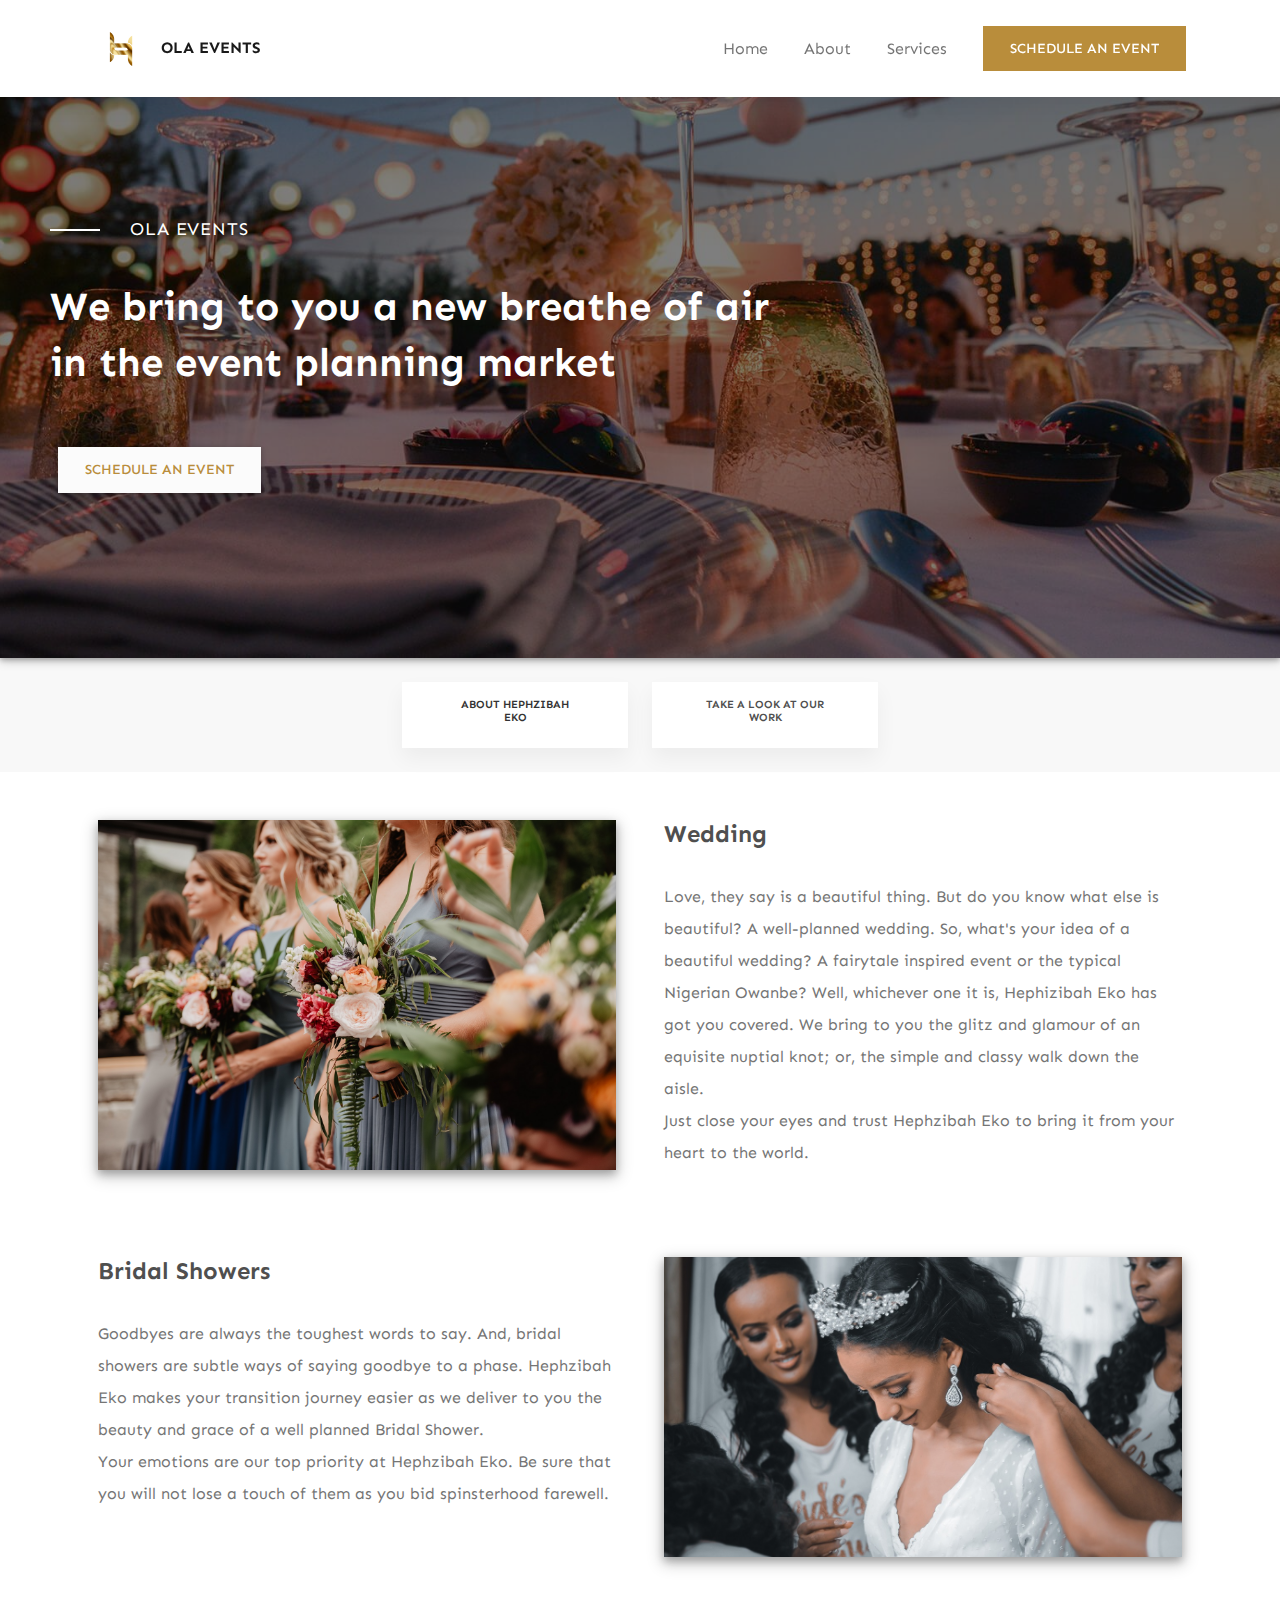
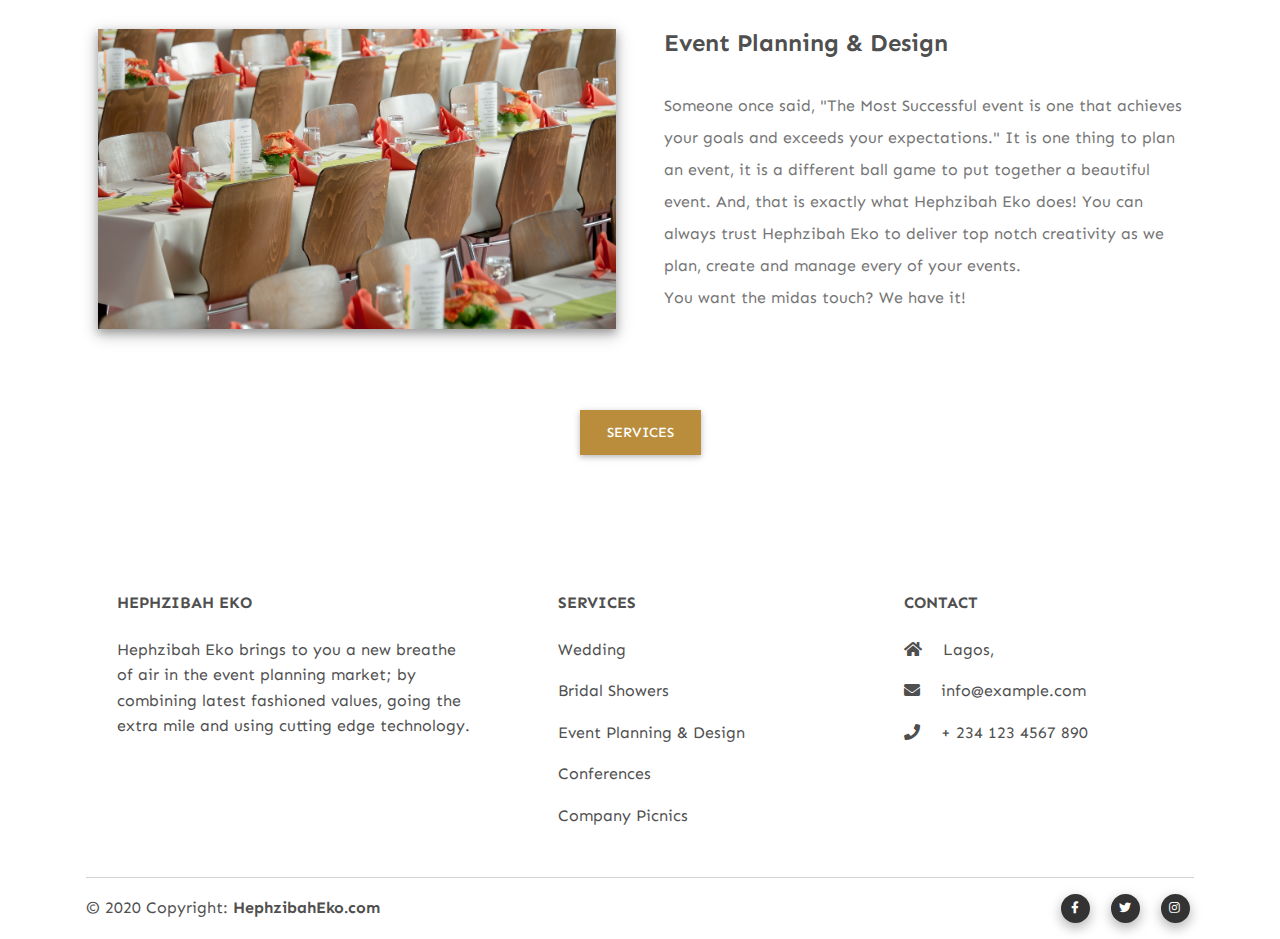
==== index.html @ 466a7137 "Update index.html" ====
<!DOCTYPE html>
<html lang="en">
<head>
    <meta charset="UTF-8" />
    <meta name="viewport" content="width=device-width, initial-scale=1, shrink-to-fit=no" />
    <meta http-equiv="x-ua-compatible" content="ie=edge" />
    <title>Home | Babalola Eko</title>
    <!-- MDB icon -->
    <link rel="icon" href="images/hlogo.png" type="image/x-icon" />
    <!-- Font Awesome -->
    <link rel="stylesheet" href="https://use.fontawesome.com/releases/v5.11.2/css/all.css" />
    <!-- Google Fonts Roboto -->
    <link rel="stylesheet" href="https://fonts.googleapis.com/css2?family=Roboto:wght@300;400;500;700&display=swap">
    <!-- MDB -->
    <link rel="stylesheet" href="css/mdb.min.css">
    <!-- Custom styles -->
    <link rel="stylesheet" type="text/css" href="css/style.css"/>
    
</head>
<body>

	<header>

  		<!-- Navbar -->
  		<nav class="navbar navbar-expand-lg navbar-light bg-white fixed-top">
    		<div class="container">
      			<!-- Navbar brand -->
      			<a class="navbar-brand" href="index.html">
      				<img src="images/hlogo.png" width="70">
        			<strong><img src="" class="" width="">Ola Events</strong>
        			<!-- <strong>Hephzibah Events</strong> -->
      			</a>
      			
      			<button class="navbar-toggler" type="button" data-toggle="collapse" data-target="#navbarExample01" aria-controls="navbarExample01" aria-expanded="false" aria-label="Toggle navigation">
        			<span class="navbar-toggler-icon"></span>
      			</button>
      			
      			<div class="collapse navbar-collapse" id="navbarExample01">
		            <ul class="navbar-nav ml-auto mb-2 mb-lg-0">
		              	<li class="nav-item active">
		                	<a class="nav-link" aria-current="page" href="index.html">Home</a>
		              	</li>
		              	
		              	<li class="nav-item">
		                	<a class="nav-link" href="about.html">About</a>
		              	</li>
		              	
		              	<li class="nav-item">
		                	<a class="nav-link" href="services.html">Services</a>
		              	</li>

		              	<!-- <li class="nav-item">
		                	<a class="nav-link" href="">Our Process</a>
		              	</li> -->
		            </ul>

		            <ul class="navbar-nav nav-flex-icons">

		              	<li class="nav-item">
		              		<a class="btn btn-dark btn-lg sch m-2" href="book.html" role="button"rel="nofollow" style="box-shadow: none; background-color: rgb(185,141,59);">Schedule an event</a>
		              	</li>

		            </ul>
      			
      			</div>
    		</div>
  		</nav>

  		
  		<!-- Background image -->
  		<div id="intro" class="p-5 bg-image shadow-1-strong" style="background-image: url('images/event.jpg');">
	        <div class="mask" style="background-color: rgba(0, 0, 0, 0.5);">

	        	<div class="row d-flex justify-content-start align-items-center h-100">

	        		<div class="col-md-7 text-white welcome-section">
	        			<span class="space">Ola Events</span>
                          
	        			<h1 class="font-weight-bold mb-5 welcome-text" style="line-height: 1.4;">We bring to you a new breathe of air in the event planning market</h1>

	              		<a class="btn btn-light btn-lg sch m-2" href="book.html" role="button"rel="nofollow" style="color: rgb(185,141,59);">Schedule an event</a>
	        		</div>
	        	</div>

	        </div>
  		</div>

	</header>

	<main>
  		
  		<div style="background-color: #f8f8f8; min-height: 100px;">
  			<div class="row" style="max-width: 500px; margin: auto;">
  				<div class="col-md-6 my-4">
  					<div class="card" style="border-radius: 0px;">
						<div class="card-body text-center">
							<a href="about.html" style="color: #333333;">
								<h6 class="card-title text-uppercase" style="font-size: 11px; font-weight: 600; font-family: 'Sen',sans-serif;">About Hephzibah <br> Eko</h6>
							</a>
						</div>
					</div>
  				</div>

  				<div class="col-md-6 my-4">
  					<div class="card" style="border-radius: 0px;">
						<div class="card-body text-center">
							<h6 class="card-title text-uppercase" style="font-size: 11px; font-weight: 600; font-family: 'Sen',sans-serif;">Take a look at our <br> work</h6>
						</div>
					</div>
  				</div>

  			</div>
  		</div>


  		<div class="container">
	        <section class="d-none d-md-block">
	          	<div class="row mt-5">
	            	<div class="col-md-6 gx-5 mb-4">
	              		<div class="bg-image hover-overlay shadow-2-strong" style="background-image: url('images/wedding.jpg'); background-size: cover; background-repeat: no-repeat; height: 350px;">
	                		<!-- <img src="images/wedding.jpg" class="img-fluid" height="100" /> -->
	                		
	                  		<div class="mask" style="background-color: rgba(251, 251, 251, 0.15);"></div>
	                		
	              		</div>
	            	</div>

		            <div class="col-md-6 gx-5 mb-4">
		              	<h4><strong>Wedding</strong></h4>
		              	<p class="text-muted pt-4" style="line-height: 2">
		                	Love, they say is a beautiful thing. But do you know what else is beautiful? A well-planned wedding.
							So, what's your idea of a beautiful wedding? A fairytale inspired event or the typical Nigerian Owanbe?
							Well, whichever one it is, Hephizibah Eko has got you covered.
							We bring to you the glitz and glamour of an equisite nuptial knot; or, the simple and classy walk down the aisle. <br>
							Just close your eyes and trust Hephzibah Eko to bring it from your heart to the world.
		              	</p>
		            </div>
	          	</div>


	          	<div class="row mt-5">
	          		<div class="col-md-6 gx-5 mb-4">
		              	<h4><strong>Bridal Showers</strong></h4>
		              	<p class="text-muted pt-4" style="line-height: 2">
		                	Goodbyes are always the toughest words to say. And, bridal showers are subtle ways of saying goodbye to a phase.
							Hephzibah Eko makes your transition journey easier as we deliver to you the beauty and grace of a well planned Bridal Shower. <br>
							Your  emotions are our top priority at Hephzibah Eko. Be sure that you will not lose a touch of them as you bid spinsterhood farewell.
		              	</p>
		            </div>

	            	<div class="col-md-6 gx-5 mb-4">
	              		<div class="bg-image hover-overlay shadow-2-strong" style="background-image: url('images/gift.jpg'); background-size: cover; background-repeat: no-repeat; height: 300px;">
	                		<!-- <img src="images/wedding.jpg" class="img-fluid" height="100" /> -->
	                		
	                  		<div class="mask" style="background-color: rgba(251, 251, 251, 0.15);"></div>
	                		
	              		</div>
	            	</div>
	          	</div>


	          	<div class="row mt-5">
	            	<div class="col-md-6 gx-5 mb-4">
	              		<div class="bg-image hover-overlay shadow-2-strong" style="background-image: url('images/event-planning.jpg'); background-size: cover; background-repeat: no-repeat; height: 300px;">
	                		<!-- <img src="images/wedding.jpg" class="img-fluid" height="100" /> -->
	                		
	                  		<div class="mask" style="background-color: rgba(251, 251, 251, 0.15);"></div>
	                	
	              		</div>
	            	</div>

		            <div class="col-md-6 gx-5 mb-4">
		              	<h4><strong>Event Planning & Design</strong></h4>
		              	<p class="text-muted pt-4" style="line-height: 2">
		                	Someone once said, "The Most Successful event is one that achieves your goals and exceeds your expectations." 
							It is one thing to plan an event, it is a different ball game to put together a beautiful event. And, that is exactly what Hephzibah Eko does!
							You can always trust Hephzibah Eko to deliver top notch creativity as we plan, create and manage every of your events. <br>
							You want the midas touch? We have it!
		              	</p>
		            </div>
	          	</div>

	          	<div class="text-center mt-5">
	          		<a class="btn btn-light btn-lg sch m-2" href="services.html" role="button"rel="nofollow" style="background-color: rgb(185,141,59); color: #ffffff;">Services</a>
	          	</div>

	        </section>


	        <section class="d-block d-lg-none">
	          	<div class="row mt-5">
	            	<div class="col-md-6 gx-5 mb-4">
	              		<div class="bg-image hover-overlay shadow-2-strong" style="background-image: url('images/wedding.jpg'); background-size: cover; background-repeat: no-repeat; height: 300px;">
	                		<!-- <img src="images/wedding.jpg" class="img-fluid" height="100" /> -->
	                		
	                  		<div class="mask" style="background-color: rgba(251, 251, 251, 0.15);"></div>
	                		
	              		</div>
	            	</div>

		            <div class="col-md-6 gx-5 mb-4">
		              	<h4><strong>Weddings</strong></h4>
		              	<p class="text-muted pt-4" style="line-height: 2">
		                	Love, they say is a beautiful thing. But do you know what else is beautiful? A well-planned wedding.
							So, what's your idea of a beautiful wedding? A fairytale inspired event or the typical Nigerian Owanbe?
							Well, whichever one it is, Hephizibah Eko has got you covered.
							We bring to you the glitz and glamour of an equisite nuptial knot; or, the simple and classy walk down the aisle. <br>
							Just close your eyes and trust Hephzibah Eko to bring it from your heart to the world.
		              	</p>
		            </div>
	          	</div>


	          	<div class="row mt-5">
	            	<div class="col-md-6 gx-5 mb-4">
	              		<div class="bg-image hover-overlay shadow-2-strong" style="background-image: url('images/gift.jpg'); background-size: cover; background-repeat: no-repeat; height: 300px;">
	                		<!-- <img src="images/wedding.jpg" class="img-fluid" height="100" /> -->
	                		
	                  		<div class="mask" style="background-color: rgba(251, 251, 251, 0.15);"></div>
	                	
	              		</div>
	            	</div>

		            <div class="col-md-6 gx-5 mb-4">
		              	<h4><strong>Bridal Showers</strong></h4>
		              	<p class="text-muted pt-4" style="line-height: 2">
		                	Goodbyes are always the toughest words to say. And, bridal showers are subtle ways of saying goodbye to a phase.
							Hephzibah Eko makes your transition journey easier as we deliver to you the beauty and grace of a well planned Bridal Shower. <br>
							Your  emotions are our top priority at Hephzibah Eko. Be sure that you will not lose a touch of them as you bid spinsterhood farewell.
		              	</p>
		            </div>
	          	</div>


	          	<div class="row mt-5">
	            	<div class="col-md-6 gx-5 mb-4">
	              		<div class="bg-image hover-overlay shadow-2-strong" style="background-image: url('images/event-planning.jpg'); background-size: cover; background-repeat: no-repeat; height: 300px;">
	                		<!-- <img src="images/wedding.jpg" class="img-fluid" height="100" /> -->
	                		
	                  		<div class="mask" style="background-color: rgba(251, 251, 251, 0.15);"></div>
	                	
	              		</div>
	            	</div>

		            <div class="col-md-6 gx-5 mb-4">
		              	<h4><strong>Event Planning & Design</strong></h4>
		              	<p class="text-muted pt-4" style="line-height: 2">
		                	Someone once said, "The Most Successful event is one that achieves your goals and exceeds your expectations." 
							It is one thing to plan an event, it is a different ball game to put together a beautiful event. And, that is exactly what Hephzibah Eko does!
							You can always trust Hephzibah Eko to deliver top notch creativity as we plan, create and manage every of your events. <br>
							You want the midas touch? We have it!
		              	</p>
		            </div>
	          	</div>

	          	<div class="text-center mt-5">
	          		<a class="btn btn-light btn-lg sch m-2" href="services.html" role="button"rel="nofollow" style="background-color: rgb(185,141,59); color: #ffffff;">Services</a>
	          	</div>

	        </section>

    	</div>

  	</main>

  	
  	<div class="back-to-top">
		<a onclick="topFunction()" id="myBtn" title="Go to top">
			<i class="fas fa-long-arrow-alt-up"></i>
		</a>
	</div>

	<footer class="page-footer font-small mdb-color pt-5">

  		<div class="container text-md-left">

		    <div class="row text-md-left mt-3 pb-3">

		      	<div class="col-md-4 col-lg-4 col-xl-4 mx-auto mt-3">
		        	<h6 class="text-uppercase mb-4 font-weight-bold">Hephzibah Eko</h6>
		        	<p>Hephzibah Eko brings to you a new breathe of air in the event planning market; by combining latest fashioned values, going the extra mile and using cutting edge technology.</p>

		      	</div>

		      	<!-- <hr class="w-100 clearfix d-md-none"> -->

		      	<div class="col-md-4 col-lg-3 col-xl-3 mx-auto mt-3">
			        <h6 class="text-uppercase mb-4 font-weight-bold">Services</h6>
			        
			        <p><a href="#!" style="color: #4f4f4f;">Wedding</a></p>

			        <p><a href="#!" style="color: #4f4f4f;">Bridal Showers</a></p>

			        <p><a href="#!" style="color: #4f4f4f;">Event Planning & Design</a></p>

			        <p><a href="#!" style="color: #4f4f4f;">Conferences</a></p>

			        <p><a href="#!" style="color: #4f4f4f;">Company Picnics</a></p>
			        
		      	</div>

		      	<!-- <hr class="w-100 clearfix d-md-none"> -->

		      	<div class="col-md-4 col-lg-3 col-xl-3 mx-auto mt-3">
			        <h6 class="text-uppercase mb-4 font-weight-bold">Contact</h6>
			        
			        <p><i class="fas fa-home mr-3"></i> Lagos, <i class="nigeria flag"></i></p>
			        
			        <p><i class="fas fa-envelope mr-3"></i> info@example.com</p>
			        
			        <p><i class="fas fa-phone mr-3"></i> + 234 123 4567 890</p>
		      	
		      	</div>

		    </div>

    		<hr>

		    <div class="row d-flex align-items-center">

		      	<div class="col-md-7 col-lg-8">

		        	<p class="text-center text-md-left">© 2020 Copyright:
		          		<a href="https://mdbootstrap.com/">
		            		<strong style="color: #4f4f4f;"> HephzibahEko.com</strong>
		          		</a>
		        	</p>

		      	</div>

		      	<div class="col-md-5 col-lg-4 ml-lg-0">

			        <div class="text-center text-md-right">
			          	<ul class="list-unstyled list-inline">
			            	<li class="list-inline-item">
			              		<button class="btn-floating btn-sm  mx-1" onclick="window.location.href='https://facebook.com';">
			                		<i class="fab fa-facebook-f"></i>
			              		</button>
			            	</li>
			            	
			            	<li class="list-inline-item">
			              		<button class="btn-floating btn-sm mx-1" onclick="window.location.href='https://twitter.com';">
			                		<i class="fab fa-twitter"></i>
			              		</button>
			            	</li>
			            	
			            	<li class="list-inline-item">
			              		<button class="btn-floating btn-sm mx-1" onclick="window.location.href='https://instagram.com';" target="_blank">
			                		<i class="fab fa-instagram"></i>
			              		</button>
			            	</li>
			          	</ul>
			        </div>

		      	</div>

		    </div>

		 </div>

	</footer>

    
    <script type="text/javascript" src="js/jquery-3.4.1.min.js"></script>
  	<!-- Bootstrap tooltips -->
  	<script type="text/javascript" src="js/popper.min.js"></script>
    <!-- MDB -->
  	<script type="text/javascript" src="js/mdb.min.js"></script>
  	<!-- Custom scripts -->
  	<script type="text/javascript" src="js/script.js"></script>

  	<script type="text/javascript">
    	// Animations initialization
    	new WOW().init();
  	</script>

</body>
</html>
---- css/style.css ----
@import url("https://fonts.googleapis.com/css?family=Roboto:300,400,500,700|Sarabun:400,500,600,700,800|Sen:400,700&display=swap");

body, html {
    font-family: "Sen",sans-serif;
}

.nav-item {
    margin-left: 20px;
}

.navbar-brand {
    font-size: 16px;
    text-transform: uppercase;
}

/* Default height for small devices */
#intro {
    height: 400px;
    /* Margin to fix overlapping fixed navbar */
    margin-top: 58px;
}

.welcome-section {
    margin-left: 50px;
}

.space::before {
    position: absolute;
    content: "";
    width: 50px;
    height: 2px;
    background: #fff;
    top: 0;
    left: 0px;
    top: 50%;
    transform: translateY(-50%);
    box-sizing: border-box;
}

.space {
    font-size: 18px;
    font-weight: normal;
    margin-bottom: 35px;
    text-transform: uppercase;
    color: #fff;
    display: inline-block;
    position: relative;
    padding-left: 80px;
    letter-spacing: 0.05em;
}

.sch {
    border-radius: 0px;
    margin: 0px;
}

.btn-floating {
    background-color: #333333;
    border: none;
    color: #fff;
    box-shadow: 0 5px 11px 0 rgba(0,0,0,0.18),0 4px 15px 0 rgba(0,0,0,0.15);
}

.page-footer {
    margin-top: 50px;
}

/* GO TO TOP */
#myBtn {
    display: none;
    position: fixed;
    bottom: 30px;
    right: 10px;
    z-index: 99;
    font-size: 18px;
    border: none;
    outline: none;
    color: #fff;
    cursor: pointer;
    background-color: rgb(185,141,59);
    padding: 10px 20px 10px 20px;
}

#myBtn:hover {
    background-color: #333333;
    color: #fff;
}


/* Height for devices larger than 576px */
@media (min-width: 576px) {
    #intro {
        height: 600px;
    }

}

/* Mobile screen */
@media only screen and (max-width:768px) {
    .nav-item {
        margin-left: 0px;
    }

    #intro {
        height: 500px;
    }

    .welcome-section {
        margin-left: 20px;
        padding-right: 40px;
    }

    .welcome-text {
        font-size: 40px;
    }

    .page-footer {
        margin-top: 50px;
    }

}
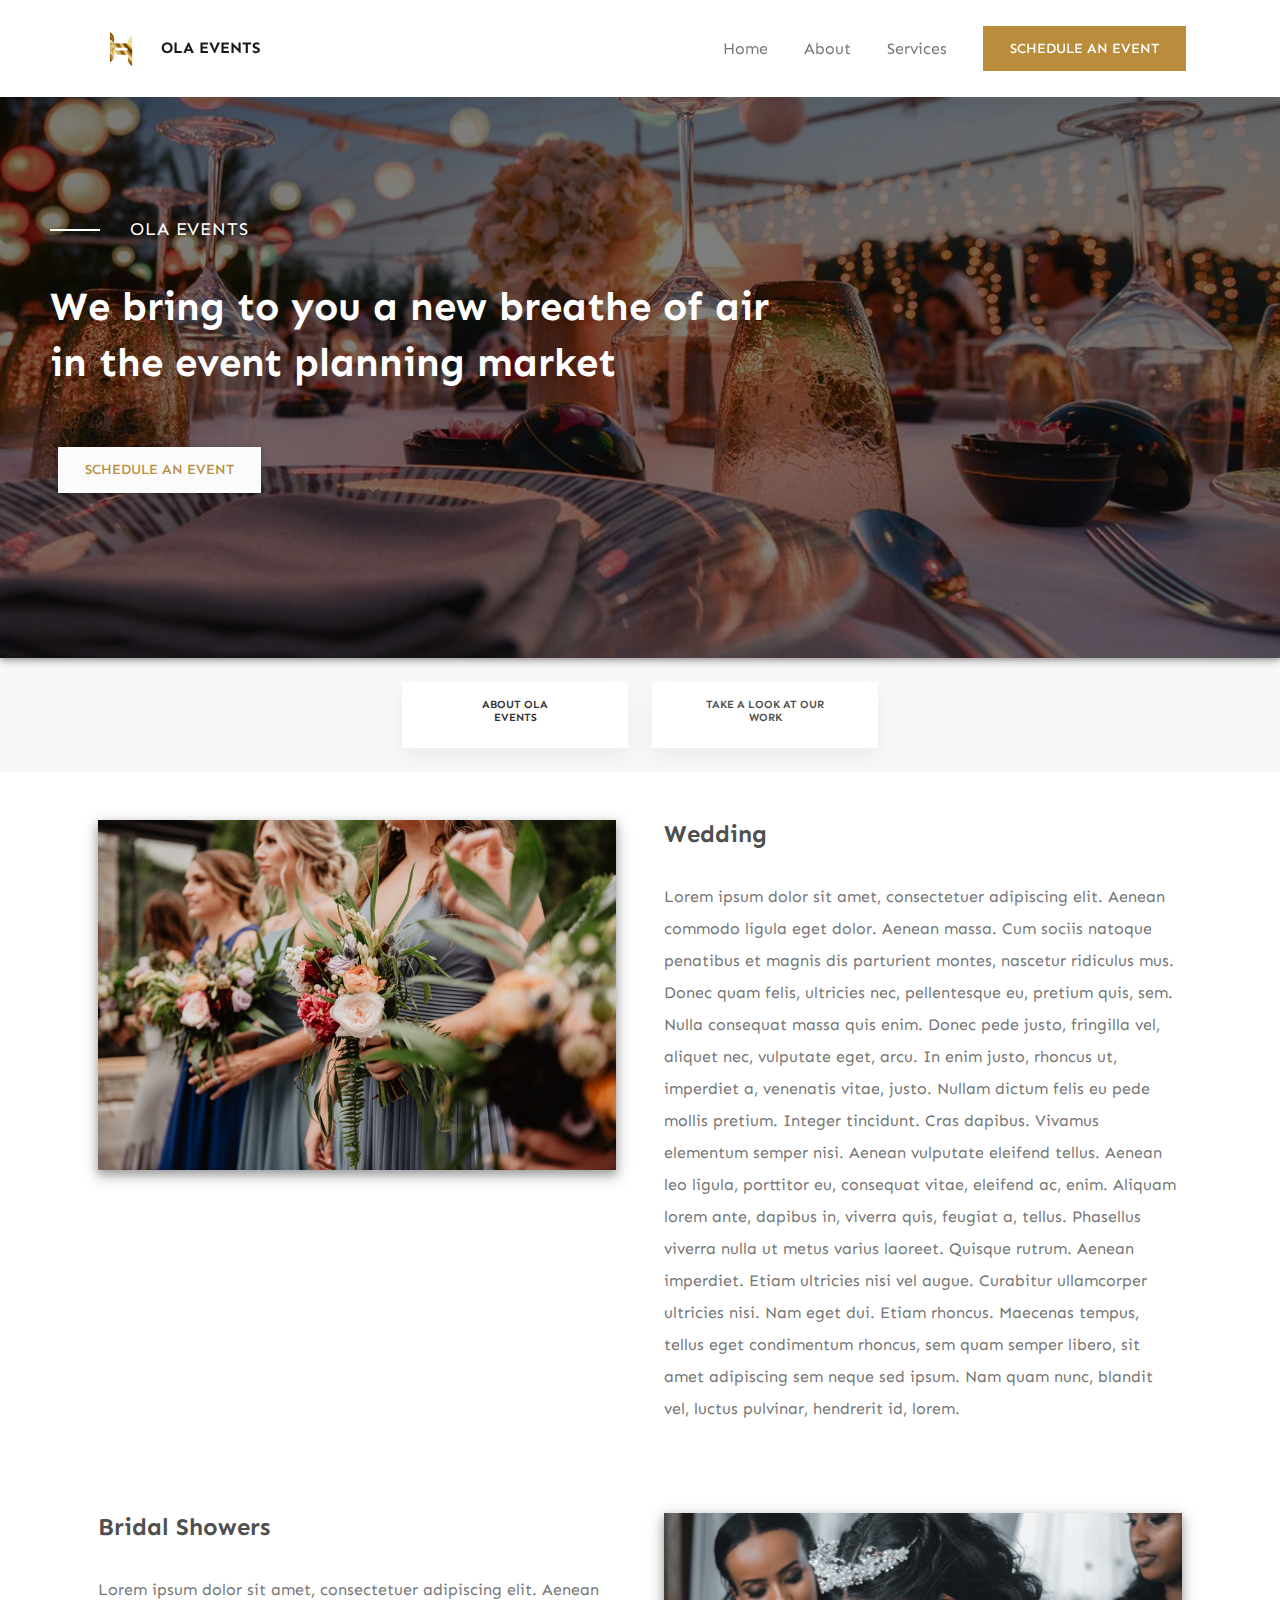
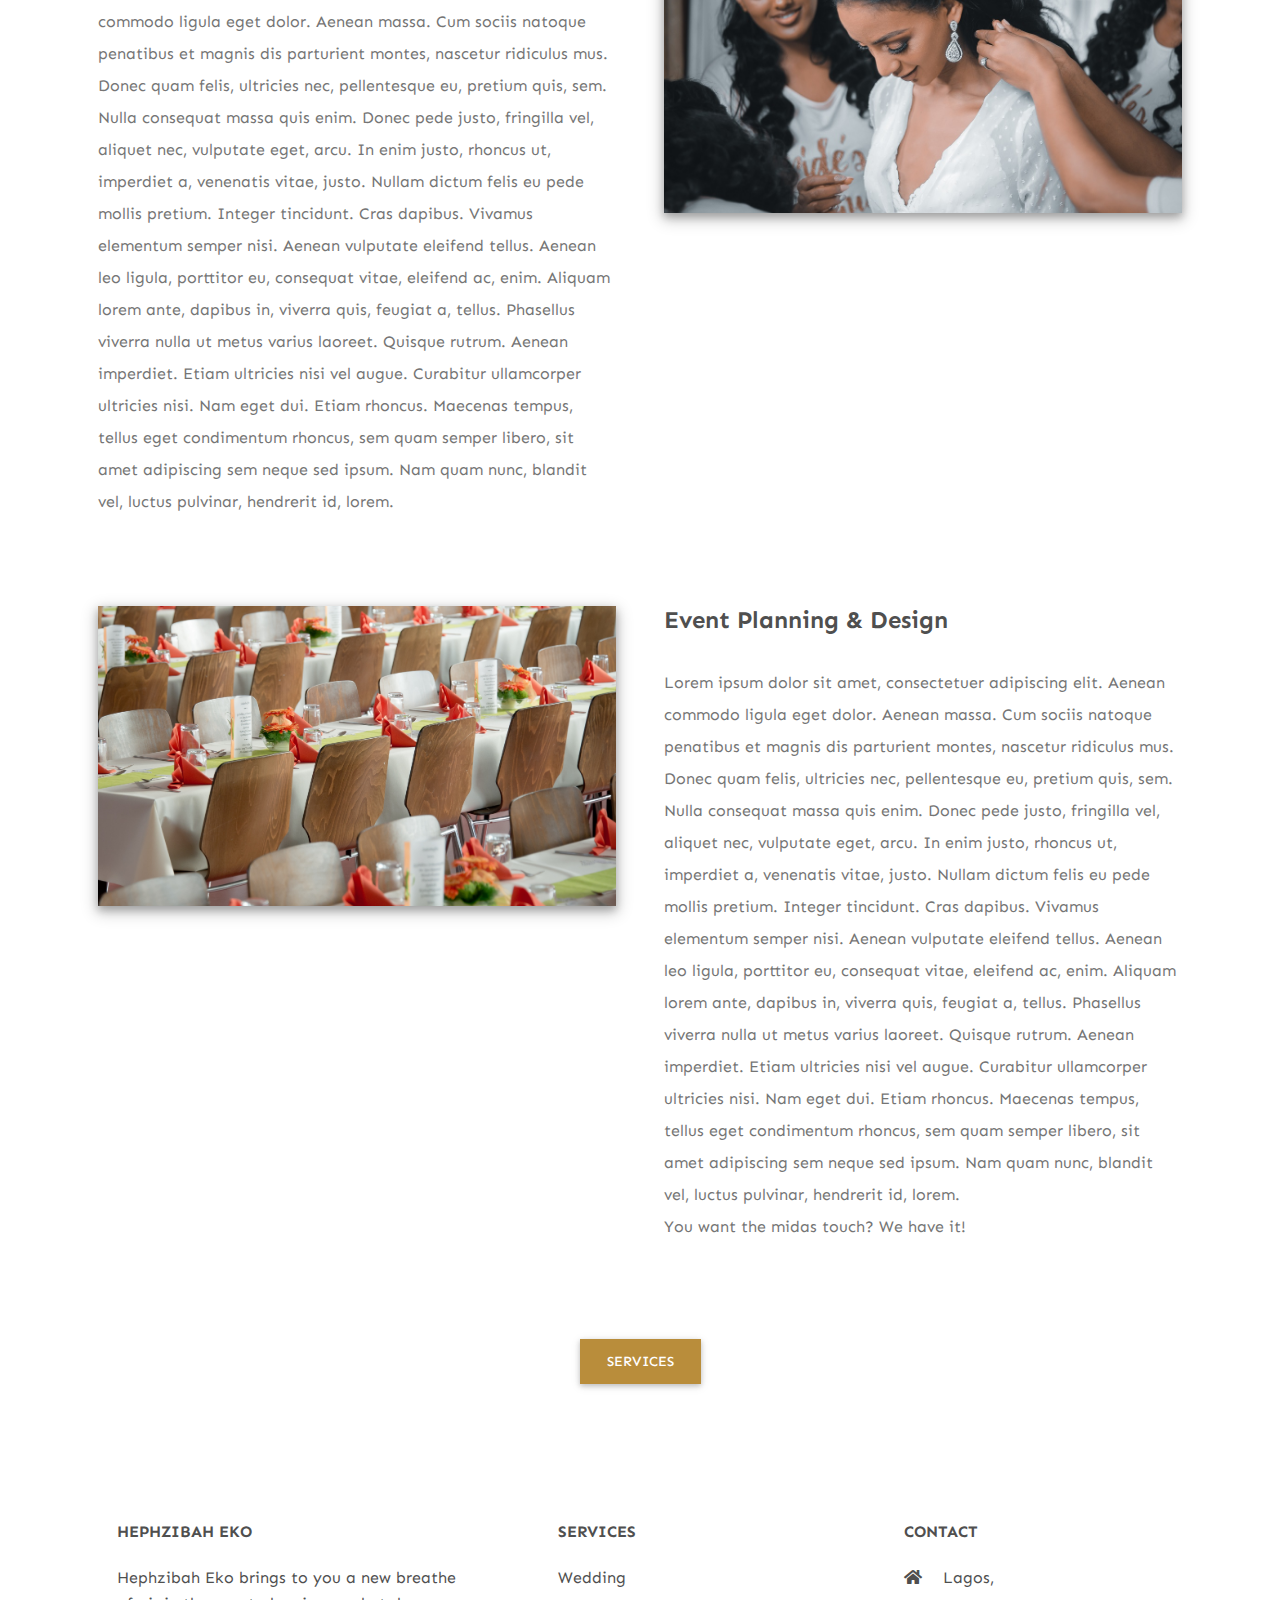
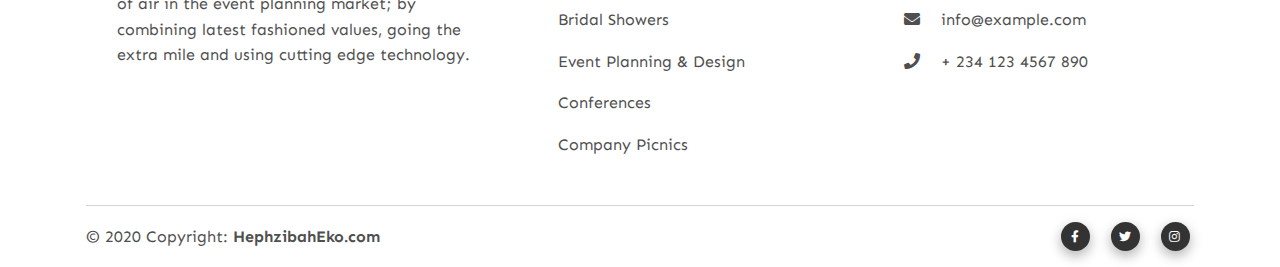
==== commit 7e48c16c: "Update index.html" ====
--- a/index.html
+++ b/index.html
@@ -95,7 +95,7 @@
   					<div class="card" style="border-radius: 0px;">
 						<div class="card-body text-center">
 							<a href="about.html" style="color: #333333;">
-								<h6 class="card-title text-uppercase" style="font-size: 11px; font-weight: 600; font-family: 'Sen',sans-serif;">About Hephzibah <br> Eko</h6>
+								<h6 class="card-title text-uppercase" style="font-size: 11px; font-weight: 600; font-family: 'Sen',sans-serif;">About Ola <br> Events</h6>
 							</a>
 						</div>
 					</div>
@@ -128,11 +128,7 @@
 		            <div class="col-md-6 gx-5 mb-4">
 		              	<h4><strong>Wedding</strong></h4>
 		              	<p class="text-muted pt-4" style="line-height: 2">
-		                	Love, they say is a beautiful thing. But do you know what else is beautiful? A well-planned wedding.
-							So, what's your idea of a beautiful wedding? A fairytale inspired event or the typical Nigerian Owanbe?
-							Well, whichever one it is, Hephizibah Eko has got you covered.
-							We bring to you the glitz and glamour of an equisite nuptial knot; or, the simple and classy walk down the aisle. <br>
-							Just close your eyes and trust Hephzibah Eko to bring it from your heart to the world.
+		                	Lorem ipsum dolor sit amet, consectetuer adipiscing elit. Aenean commodo ligula eget dolor. Aenean massa. Cum sociis natoque penatibus et magnis dis parturient montes, nascetur ridiculus mus. Donec quam felis, ultricies nec, pellentesque eu, pretium quis, sem. Nulla consequat massa quis enim. Donec pede justo, fringilla vel, aliquet nec, vulputate eget, arcu. In enim justo, rhoncus ut, imperdiet a, venenatis vitae, justo. Nullam dictum felis eu pede mollis pretium. Integer tincidunt. Cras dapibus. Vivamus elementum semper nisi. Aenean vulputate eleifend tellus. Aenean leo ligula, porttitor eu, consequat vitae, eleifend ac, enim. Aliquam lorem ante, dapibus in, viverra quis, feugiat a, tellus. Phasellus viverra nulla ut metus varius laoreet. Quisque rutrum. Aenean imperdiet. Etiam ultricies nisi vel augue. Curabitur ullamcorper ultricies nisi. Nam eget dui. Etiam rhoncus. Maecenas tempus, tellus eget condimentum rhoncus, sem quam semper libero, sit amet adipiscing sem neque sed ipsum. Nam quam nunc, blandit vel, luctus pulvinar, hendrerit id, lorem. 
 		              	</p>
 		            </div>
 	          	</div>
@@ -142,9 +138,7 @@
 	          		<div class="col-md-6 gx-5 mb-4">
 		              	<h4><strong>Bridal Showers</strong></h4>
 		              	<p class="text-muted pt-4" style="line-height: 2">
-		                	Goodbyes are always the toughest words to say. And, bridal showers are subtle ways of saying goodbye to a phase.
-							Hephzibah Eko makes your transition journey easier as we deliver to you the beauty and grace of a well planned Bridal Shower. <br>
-							Your  emotions are our top priority at Hephzibah Eko. Be sure that you will not lose a touch of them as you bid spinsterhood farewell.
+		                	Lorem ipsum dolor sit amet, consectetuer adipiscing elit. Aenean commodo ligula eget dolor. Aenean massa. Cum sociis natoque penatibus et magnis dis parturient montes, nascetur ridiculus mus. Donec quam felis, ultricies nec, pellentesque eu, pretium quis, sem. Nulla consequat massa quis enim. Donec pede justo, fringilla vel, aliquet nec, vulputate eget, arcu. In enim justo, rhoncus ut, imperdiet a, venenatis vitae, justo. Nullam dictum felis eu pede mollis pretium. Integer tincidunt. Cras dapibus. Vivamus elementum semper nisi. Aenean vulputate eleifend tellus. Aenean leo ligula, porttitor eu, consequat vitae, eleifend ac, enim. Aliquam lorem ante, dapibus in, viverra quis, feugiat a, tellus. Phasellus viverra nulla ut metus varius laoreet. Quisque rutrum. Aenean imperdiet. Etiam ultricies nisi vel augue. Curabitur ullamcorper ultricies nisi. Nam eget dui. Etiam rhoncus. Maecenas tempus, tellus eget condimentum rhoncus, sem quam semper libero, sit amet adipiscing sem neque sed ipsum. Nam quam nunc, blandit vel, luctus pulvinar, hendrerit id, lorem. 
 		              	</p>
 		            </div>
 
@@ -172,9 +166,7 @@
 		            <div class="col-md-6 gx-5 mb-4">
 		              	<h4><strong>Event Planning & Design</strong></h4>
 		              	<p class="text-muted pt-4" style="line-height: 2">
-		                	Someone once said, "The Most Successful event is one that achieves your goals and exceeds your expectations." 
-							It is one thing to plan an event, it is a different ball game to put together a beautiful event. And, that is exactly what Hephzibah Eko does!
-							You can always trust Hephzibah Eko to deliver top notch creativity as we plan, create and manage every of your events. <br>
+		                	Lorem ipsum dolor sit amet, consectetuer adipiscing elit. Aenean commodo ligula eget dolor. Aenean massa. Cum sociis natoque penatibus et magnis dis parturient montes, nascetur ridiculus mus. Donec quam felis, ultricies nec, pellentesque eu, pretium quis, sem. Nulla consequat massa quis enim. Donec pede justo, fringilla vel, aliquet nec, vulputate eget, arcu. In enim justo, rhoncus ut, imperdiet a, venenatis vitae, justo. Nullam dictum felis eu pede mollis pretium. Integer tincidunt. Cras dapibus. Vivamus elementum semper nisi. Aenean vulputate eleifend tellus. Aenean leo ligula, porttitor eu, consequat vitae, eleifend ac, enim. Aliquam lorem ante, dapibus in, viverra quis, feugiat a, tellus. Phasellus viverra nulla ut metus varius laoreet. Quisque rutrum. Aenean imperdiet. Etiam ultricies nisi vel augue. Curabitur ullamcorper ultricies nisi. Nam eget dui. Etiam rhoncus. Maecenas tempus, tellus eget condimentum rhoncus, sem quam semper libero, sit amet adipiscing sem neque sed ipsum. Nam quam nunc, blandit vel, luctus pulvinar, hendrerit id, lorem.  <br>
 							You want the midas touch? We have it!
 		              	</p>
 		            </div>
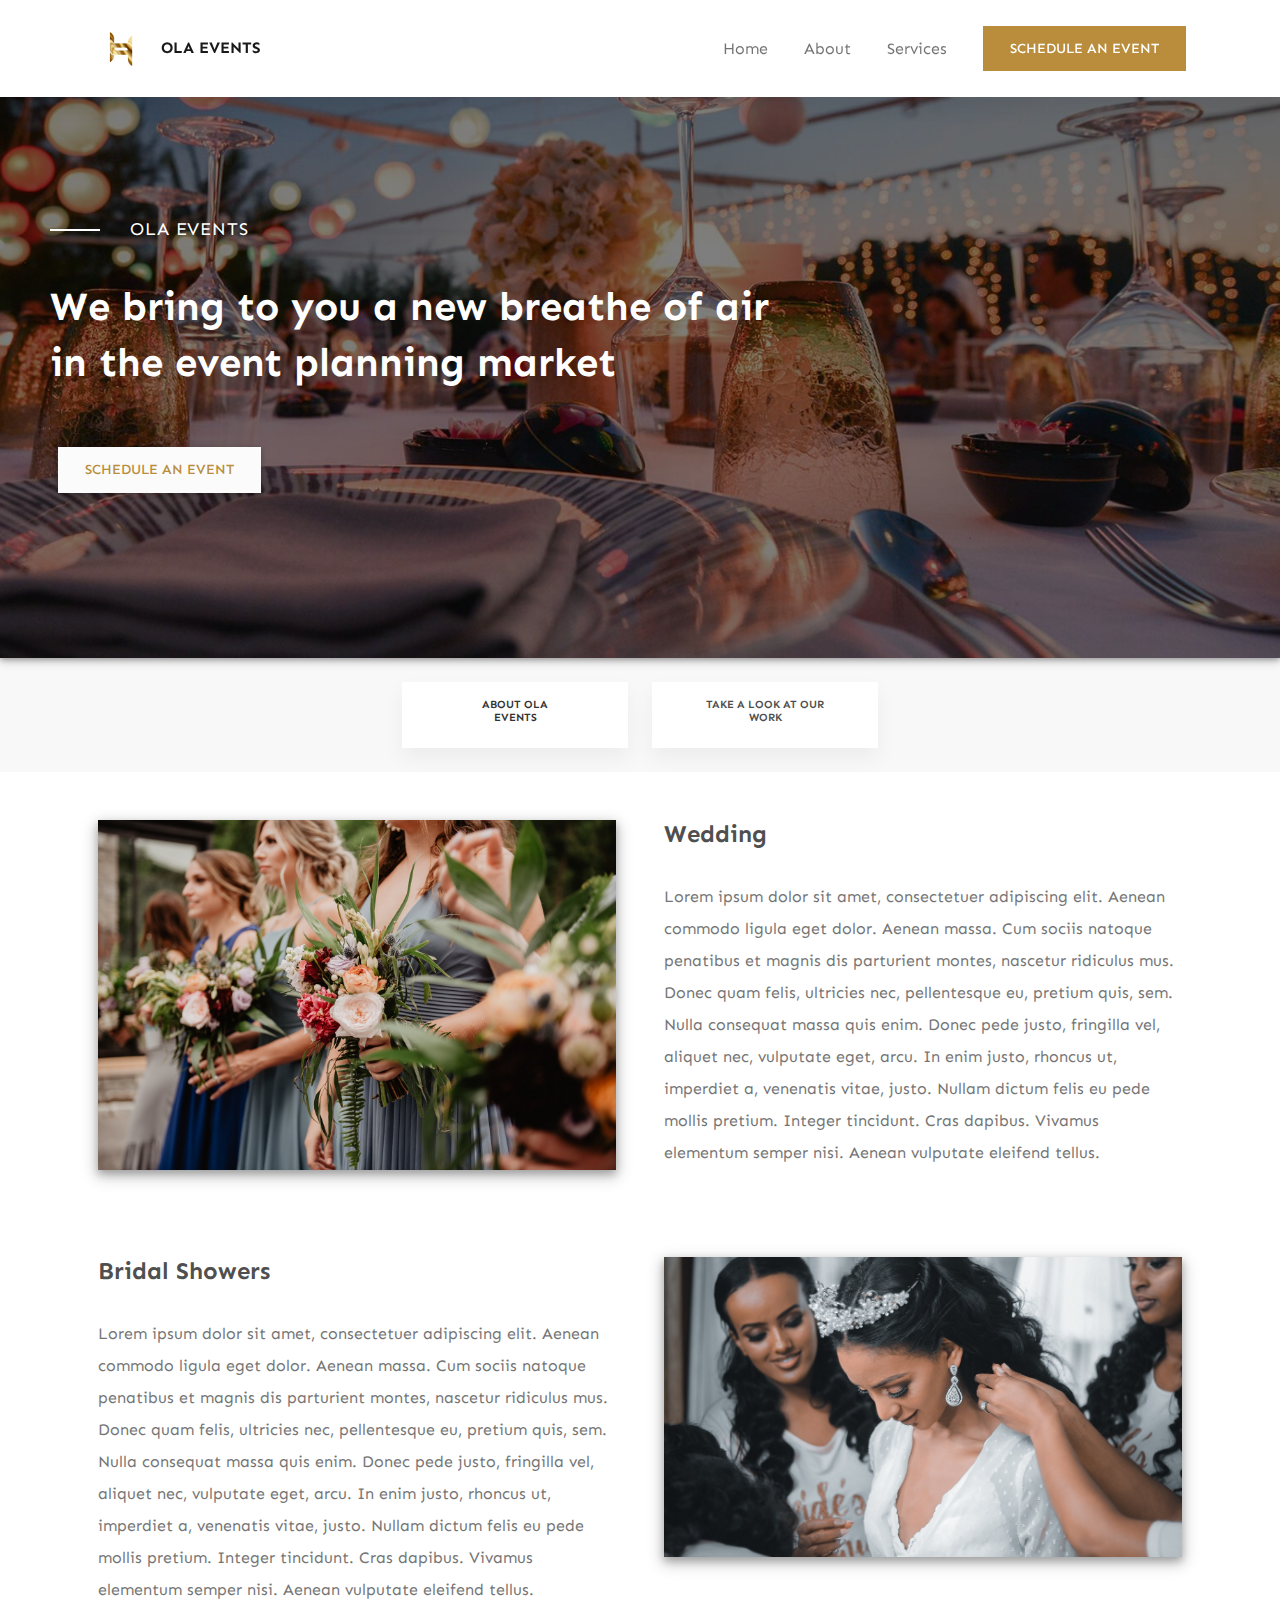
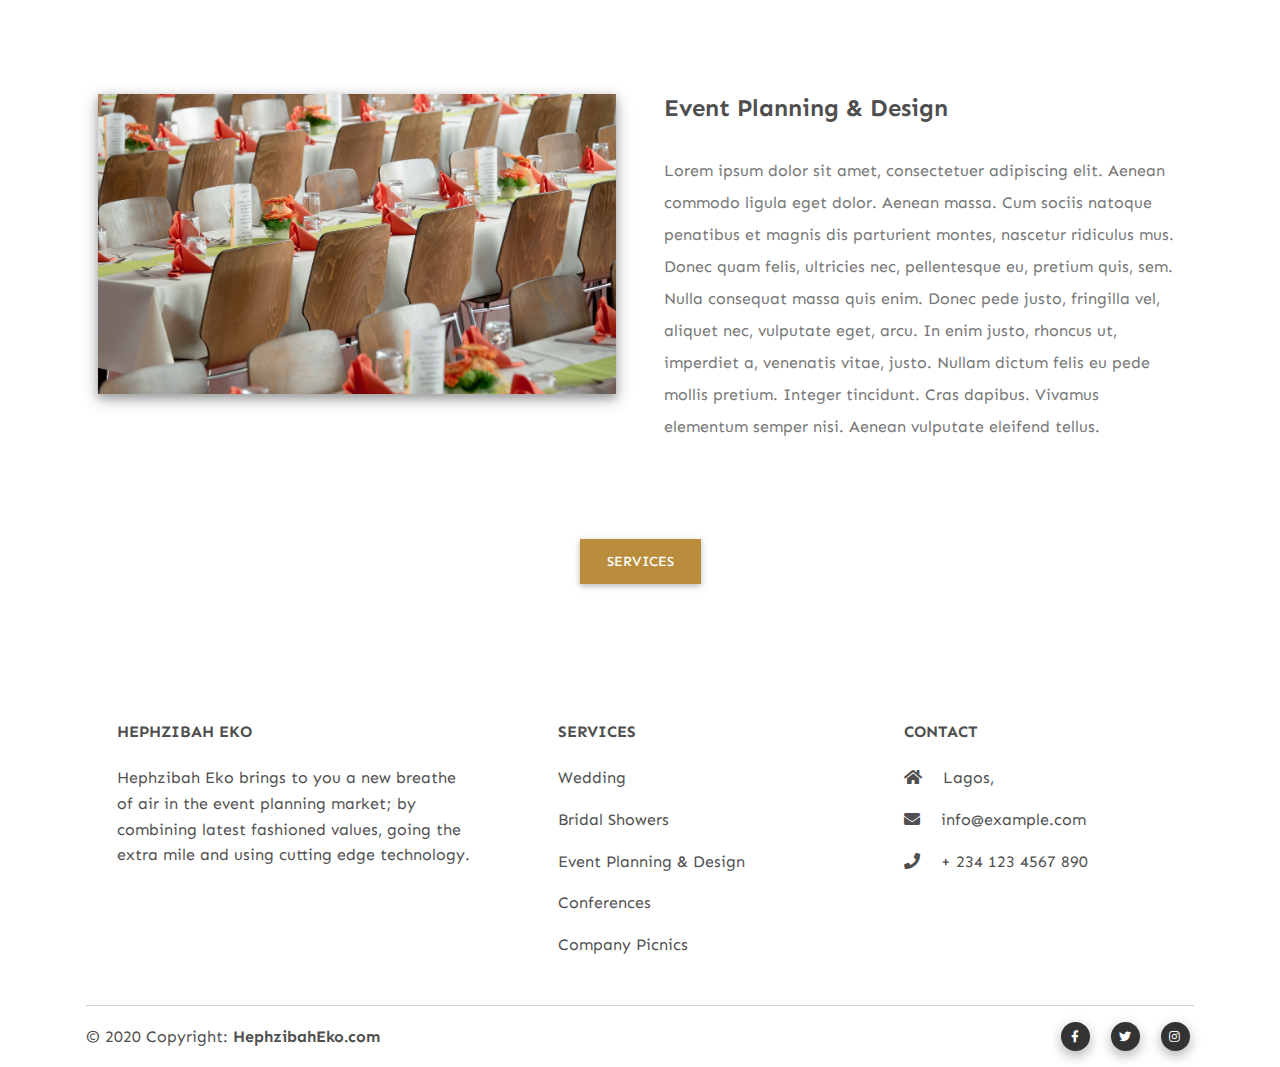
==== commit 6718ee25: "Update index.html" ====
--- a/index.html
+++ b/index.html
@@ -128,7 +128,7 @@
 		            <div class="col-md-6 gx-5 mb-4">
 		              	<h4><strong>Wedding</strong></h4>
 		              	<p class="text-muted pt-4" style="line-height: 2">
-		                	Lorem ipsum dolor sit amet, consectetuer adipiscing elit. Aenean commodo ligula eget dolor. Aenean massa. Cum sociis natoque penatibus et magnis dis parturient montes, nascetur ridiculus mus. Donec quam felis, ultricies nec, pellentesque eu, pretium quis, sem. Nulla consequat massa quis enim. Donec pede justo, fringilla vel, aliquet nec, vulputate eget, arcu. In enim justo, rhoncus ut, imperdiet a, venenatis vitae, justo. Nullam dictum felis eu pede mollis pretium. Integer tincidunt. Cras dapibus. Vivamus elementum semper nisi. Aenean vulputate eleifend tellus. Aenean leo ligula, porttitor eu, consequat vitae, eleifend ac, enim. Aliquam lorem ante, dapibus in, viverra quis, feugiat a, tellus. Phasellus viverra nulla ut metus varius laoreet. Quisque rutrum. Aenean imperdiet. Etiam ultricies nisi vel augue. Curabitur ullamcorper ultricies nisi. Nam eget dui. Etiam rhoncus. Maecenas tempus, tellus eget condimentum rhoncus, sem quam semper libero, sit amet adipiscing sem neque sed ipsum. Nam quam nunc, blandit vel, luctus pulvinar, hendrerit id, lorem. 
+		                	Lorem ipsum dolor sit amet, consectetuer adipiscing elit. Aenean commodo ligula eget dolor. Aenean massa. Cum sociis natoque penatibus et magnis dis parturient montes, nascetur ridiculus mus. Donec quam felis, ultricies nec, pellentesque eu, pretium quis, sem. Nulla consequat massa quis enim. Donec pede justo, fringilla vel, aliquet nec, vulputate eget, arcu. In enim justo, rhoncus ut, imperdiet a, venenatis vitae, justo. Nullam dictum felis eu pede mollis pretium. Integer tincidunt. Cras dapibus. Vivamus elementum semper nisi. Aenean vulputate eleifend tellus. 
 		              	</p>
 		            </div>
 	          	</div>
@@ -138,7 +138,7 @@
 	          		<div class="col-md-6 gx-5 mb-4">
 		              	<h4><strong>Bridal Showers</strong></h4>
 		              	<p class="text-muted pt-4" style="line-height: 2">
-		                	Lorem ipsum dolor sit amet, consectetuer adipiscing elit. Aenean commodo ligula eget dolor. Aenean massa. Cum sociis natoque penatibus et magnis dis parturient montes, nascetur ridiculus mus. Donec quam felis, ultricies nec, pellentesque eu, pretium quis, sem. Nulla consequat massa quis enim. Donec pede justo, fringilla vel, aliquet nec, vulputate eget, arcu. In enim justo, rhoncus ut, imperdiet a, venenatis vitae, justo. Nullam dictum felis eu pede mollis pretium. Integer tincidunt. Cras dapibus. Vivamus elementum semper nisi. Aenean vulputate eleifend tellus. Aenean leo ligula, porttitor eu, consequat vitae, eleifend ac, enim. Aliquam lorem ante, dapibus in, viverra quis, feugiat a, tellus. Phasellus viverra nulla ut metus varius laoreet. Quisque rutrum. Aenean imperdiet. Etiam ultricies nisi vel augue. Curabitur ullamcorper ultricies nisi. Nam eget dui. Etiam rhoncus. Maecenas tempus, tellus eget condimentum rhoncus, sem quam semper libero, sit amet adipiscing sem neque sed ipsum. Nam quam nunc, blandit vel, luctus pulvinar, hendrerit id, lorem. 
+		                	Lorem ipsum dolor sit amet, consectetuer adipiscing elit. Aenean commodo ligula eget dolor. Aenean massa. Cum sociis natoque penatibus et magnis dis parturient montes, nascetur ridiculus mus. Donec quam felis, ultricies nec, pellentesque eu, pretium quis, sem. Nulla consequat massa quis enim. Donec pede justo, fringilla vel, aliquet nec, vulputate eget, arcu. In enim justo, rhoncus ut, imperdiet a, venenatis vitae, justo. Nullam dictum felis eu pede mollis pretium. Integer tincidunt. Cras dapibus. Vivamus elementum semper nisi. Aenean vulputate eleifend tellus. 
 		              	</p>
 		            </div>
 
@@ -166,8 +166,7 @@
 		            <div class="col-md-6 gx-5 mb-4">
 		              	<h4><strong>Event Planning & Design</strong></h4>
 		              	<p class="text-muted pt-4" style="line-height: 2">
-		                	Lorem ipsum dolor sit amet, consectetuer adipiscing elit. Aenean commodo ligula eget dolor. Aenean massa. Cum sociis natoque penatibus et magnis dis parturient montes, nascetur ridiculus mus. Donec quam felis, ultricies nec, pellentesque eu, pretium quis, sem. Nulla consequat massa quis enim. Donec pede justo, fringilla vel, aliquet nec, vulputate eget, arcu. In enim justo, rhoncus ut, imperdiet a, venenatis vitae, justo. Nullam dictum felis eu pede mollis pretium. Integer tincidunt. Cras dapibus. Vivamus elementum semper nisi. Aenean vulputate eleifend tellus. Aenean leo ligula, porttitor eu, consequat vitae, eleifend ac, enim. Aliquam lorem ante, dapibus in, viverra quis, feugiat a, tellus. Phasellus viverra nulla ut metus varius laoreet. Quisque rutrum. Aenean imperdiet. Etiam ultricies nisi vel augue. Curabitur ullamcorper ultricies nisi. Nam eget dui. Etiam rhoncus. Maecenas tempus, tellus eget condimentum rhoncus, sem quam semper libero, sit amet adipiscing sem neque sed ipsum. Nam quam nunc, blandit vel, luctus pulvinar, hendrerit id, lorem.  <br>
-							You want the midas touch? We have it!
+		                	Lorem ipsum dolor sit amet, consectetuer adipiscing elit. Aenean commodo ligula eget dolor. Aenean massa. Cum sociis natoque penatibus et magnis dis parturient montes, nascetur ridiculus mus. Donec quam felis, ultricies nec, pellentesque eu, pretium quis, sem. Nulla consequat massa quis enim. Donec pede justo, fringilla vel, aliquet nec, vulputate eget, arcu. In enim justo, rhoncus ut, imperdiet a, venenatis vitae, justo. Nullam dictum felis eu pede mollis pretium. Integer tincidunt. Cras dapibus. Vivamus elementum semper nisi. Aenean vulputate eleifend tellus. 
 		              	</p>
 		            </div>
 	          	</div>
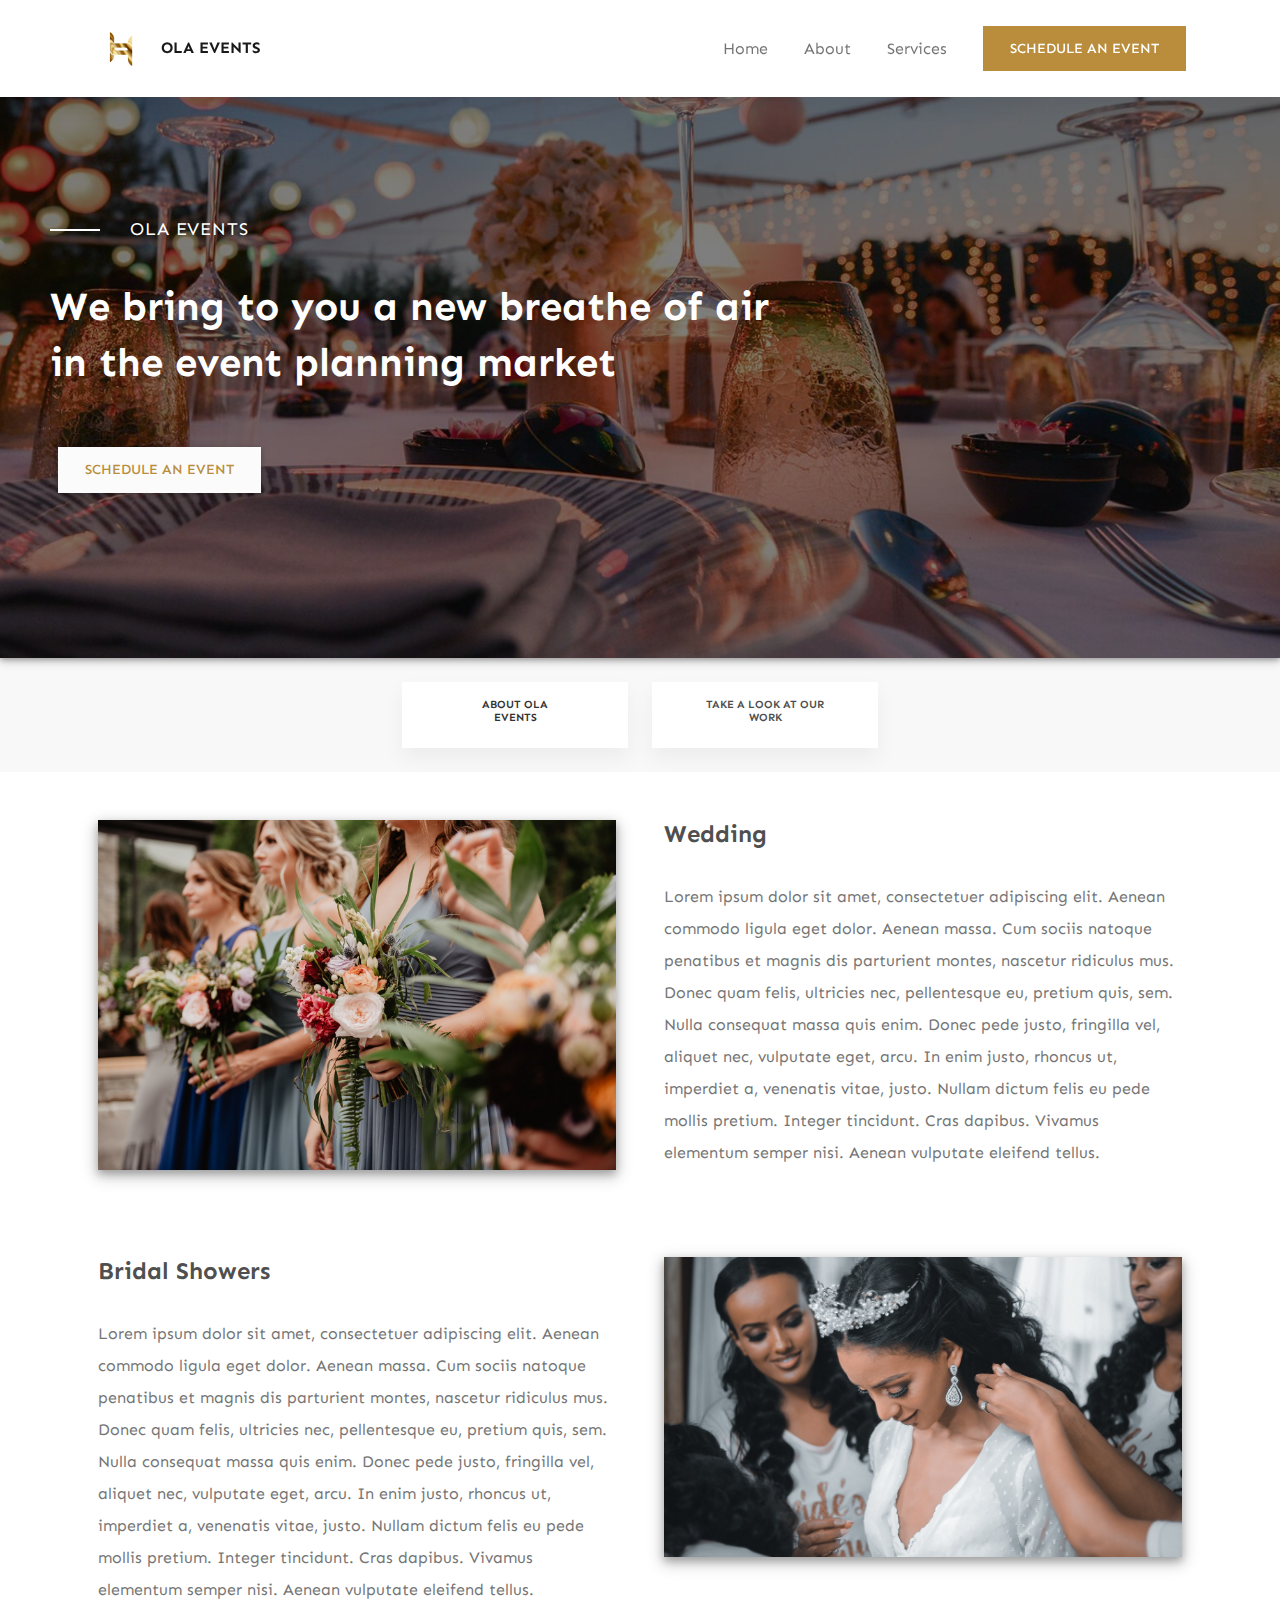
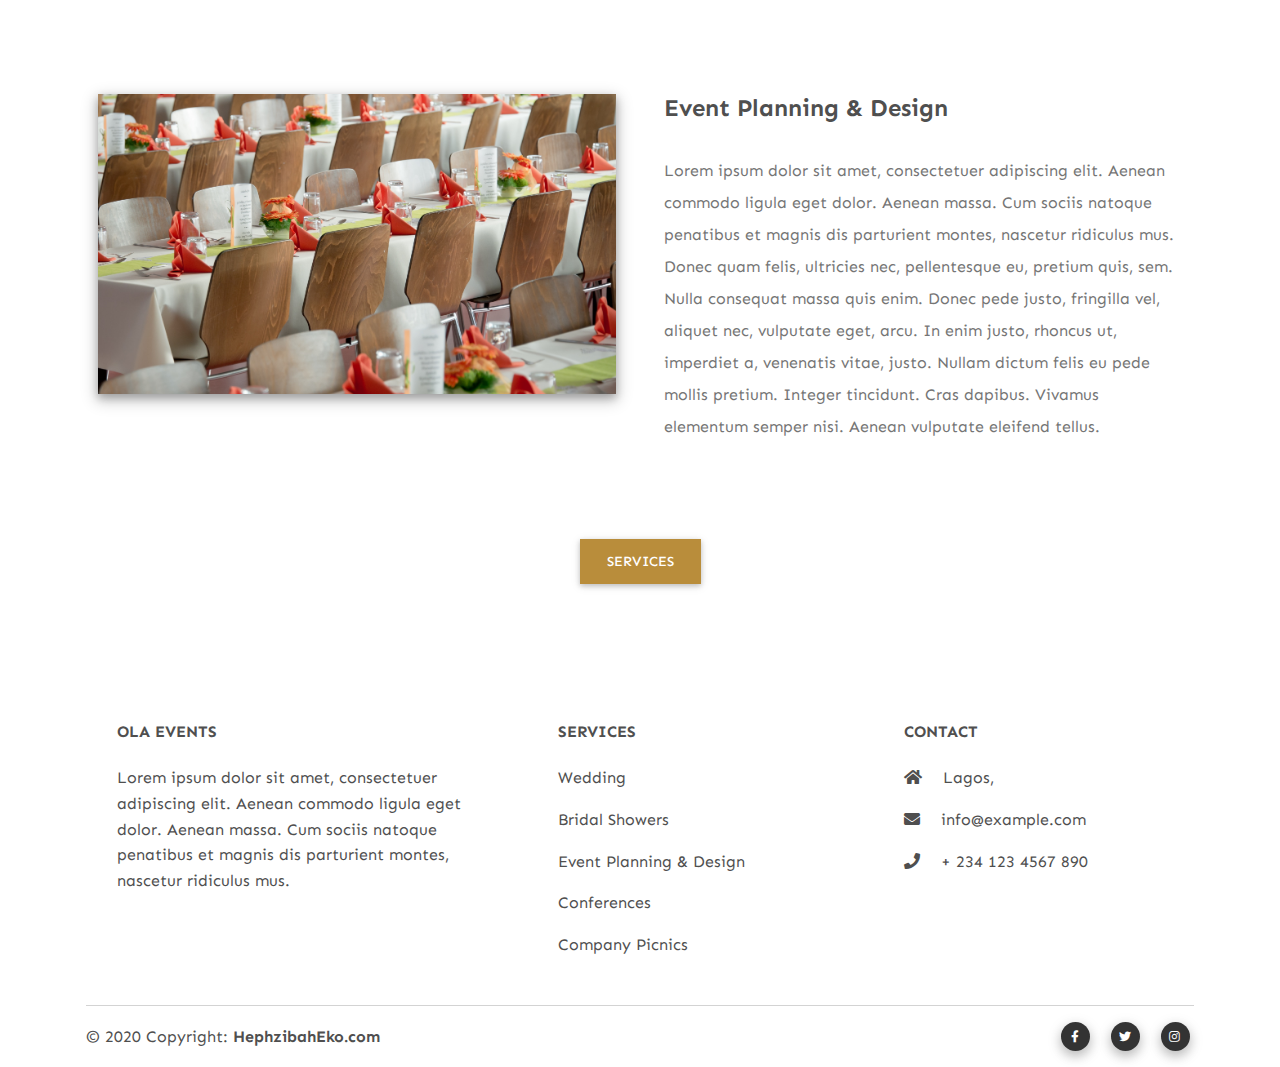
==== commit 75772f0a: "Update index.html" ====
--- a/index.html
+++ b/index.html
@@ -192,11 +192,7 @@
 		            <div class="col-md-6 gx-5 mb-4">
 		              	<h4><strong>Weddings</strong></h4>
 		              	<p class="text-muted pt-4" style="line-height: 2">
-		                	Love, they say is a beautiful thing. But do you know what else is beautiful? A well-planned wedding.
-							So, what's your idea of a beautiful wedding? A fairytale inspired event or the typical Nigerian Owanbe?
-							Well, whichever one it is, Hephizibah Eko has got you covered.
-							We bring to you the glitz and glamour of an equisite nuptial knot; or, the simple and classy walk down the aisle. <br>
-							Just close your eyes and trust Hephzibah Eko to bring it from your heart to the world.
+		                	Lorem ipsum dolor sit amet, consectetuer adipiscing elit. Aenean commodo ligula eget dolor. Aenean massa. Cum sociis natoque penatibus et magnis dis parturient montes, nascetur ridiculus mus. Donec quam felis, ultricies nec, pellentesque eu, pretium quis, sem. Nulla consequat massa quis enim. Donec pede justo, fringilla vel, aliquet nec, vulputate eget, arcu. In enim justo, rhoncus ut, imperdiet a, venenatis vitae, justo. Nullam dictum felis eu pede mollis pretium. Integer tincidunt. Cras dapibus. Vivamus elementum semper nisi. Aenean vulputate eleifend tellus. 
 		              	</p>
 		            </div>
 	          	</div>
@@ -215,9 +211,7 @@
 		            <div class="col-md-6 gx-5 mb-4">
 		              	<h4><strong>Bridal Showers</strong></h4>
 		              	<p class="text-muted pt-4" style="line-height: 2">
-		                	Goodbyes are always the toughest words to say. And, bridal showers are subtle ways of saying goodbye to a phase.
-							Hephzibah Eko makes your transition journey easier as we deliver to you the beauty and grace of a well planned Bridal Shower. <br>
-							Your  emotions are our top priority at Hephzibah Eko. Be sure that you will not lose a touch of them as you bid spinsterhood farewell.
+		                	Lorem ipsum dolor sit amet, consectetuer adipiscing elit. Aenean commodo ligula eget dolor. Aenean massa. Cum sociis natoque penatibus et magnis dis parturient montes, nascetur ridiculus mus. Donec quam felis, ultricies nec, pellentesque eu, pretium quis, sem. Nulla consequat massa quis enim. Donec pede justo, fringilla vel, aliquet nec, vulputate eget, arcu. In enim justo, rhoncus ut, imperdiet a, venenatis vitae, justo. Nullam dictum felis eu pede mollis pretium. Integer tincidunt. Cras dapibus. Vivamus elementum semper nisi. Aenean vulputate eleifend tellus. 
 		              	</p>
 		            </div>
 	          	</div>
@@ -236,10 +230,7 @@
 		            <div class="col-md-6 gx-5 mb-4">
 		              	<h4><strong>Event Planning & Design</strong></h4>
 		              	<p class="text-muted pt-4" style="line-height: 2">
-		                	Someone once said, "The Most Successful event is one that achieves your goals and exceeds your expectations." 
-							It is one thing to plan an event, it is a different ball game to put together a beautiful event. And, that is exactly what Hephzibah Eko does!
-							You can always trust Hephzibah Eko to deliver top notch creativity as we plan, create and manage every of your events. <br>
-							You want the midas touch? We have it!
+		                	Lorem ipsum dolor sit amet, consectetuer adipiscing elit. Aenean commodo ligula eget dolor. Aenean massa. Cum sociis natoque penatibus et magnis dis parturient montes, nascetur ridiculus mus. Donec quam felis, ultricies nec, pellentesque eu, pretium quis, sem. Nulla consequat massa quis enim. Donec pede justo, fringilla vel, aliquet nec, vulputate eget, arcu. In enim justo, rhoncus ut, imperdiet a, venenatis vitae, justo. Nullam dictum felis eu pede mollis pretium. Integer tincidunt. Cras dapibus. Vivamus elementum semper nisi. Aenean vulputate eleifend tellus. 
 		              	</p>
 		            </div>
 	          	</div>
@@ -268,8 +259,8 @@
 		    <div class="row text-md-left mt-3 pb-3">
 
 		      	<div class="col-md-4 col-lg-4 col-xl-4 mx-auto mt-3">
-		        	<h6 class="text-uppercase mb-4 font-weight-bold">Hephzibah Eko</h6>
-		        	<p>Hephzibah Eko brings to you a new breathe of air in the event planning market; by combining latest fashioned values, going the extra mile and using cutting edge technology.</p>
+		        	<h6 class="text-uppercase mb-4 font-weight-bold">Ola Events</h6>
+		        	<p>Lorem ipsum dolor sit amet, consectetuer adipiscing elit. Aenean commodo ligula eget dolor. Aenean massa. Cum sociis natoque penatibus et magnis dis parturient montes, nascetur ridiculus mus. </p>
 
 		      	</div>
 
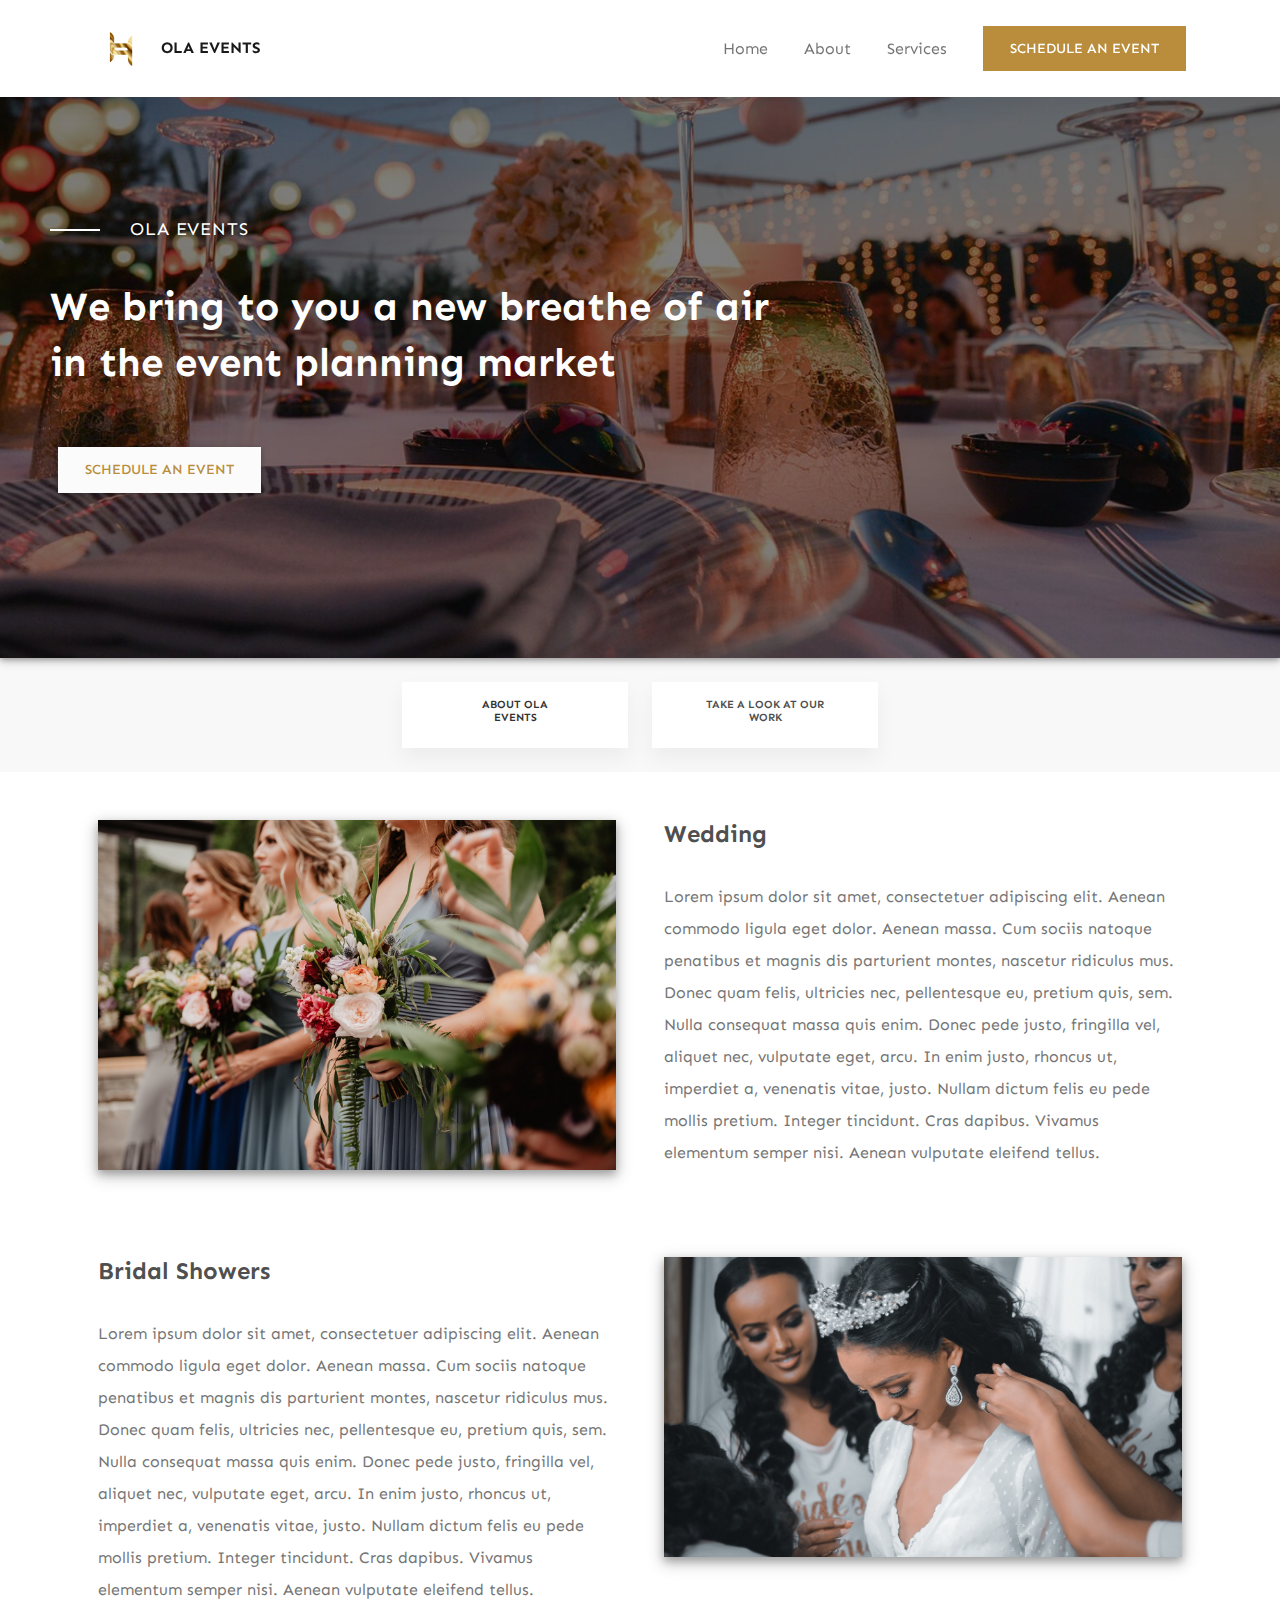
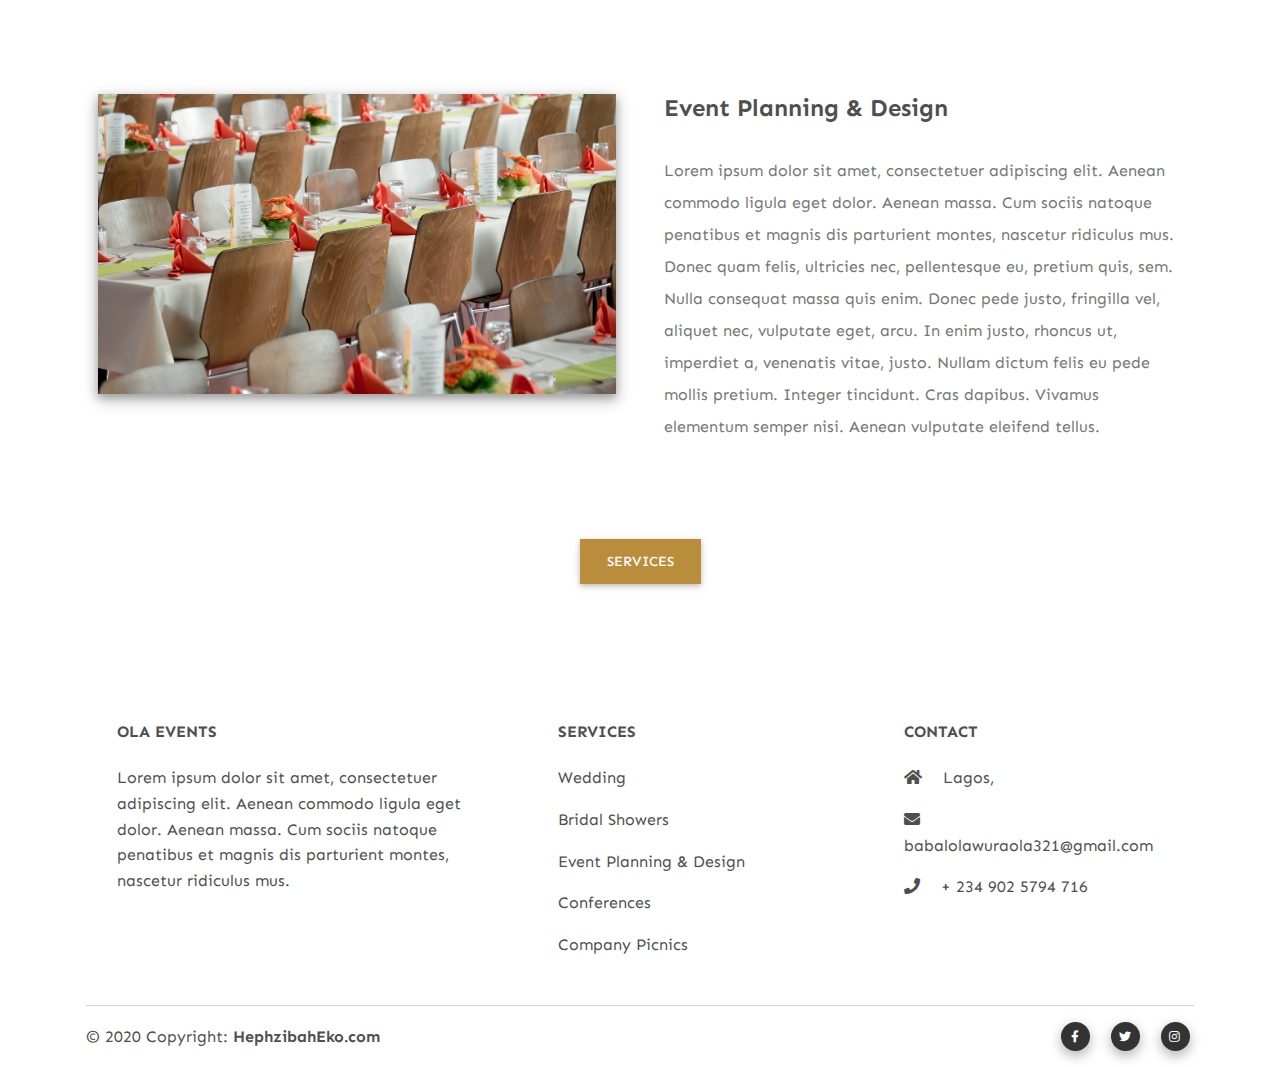
==== commit 7e990a79: "Update index.html" ====
--- a/index.html
+++ b/index.html
@@ -288,9 +288,9 @@
 			        
 			        <p><i class="fas fa-home mr-3"></i> Lagos, <i class="nigeria flag"></i></p>
 			        
-			        <p><i class="fas fa-envelope mr-3"></i> info@example.com</p>
-			        
-			        <p><i class="fas fa-phone mr-3"></i> + 234 123 4567 890</p>
+			        <p><i class="fas fa-envelope mr-3"></i> babalolawuraola321@gmail.com</p>
+			        
+			        <p><i class="fas fa-phone mr-3"></i> + 234 902 5794 716</p>
 		      	
 		      	</div>
 
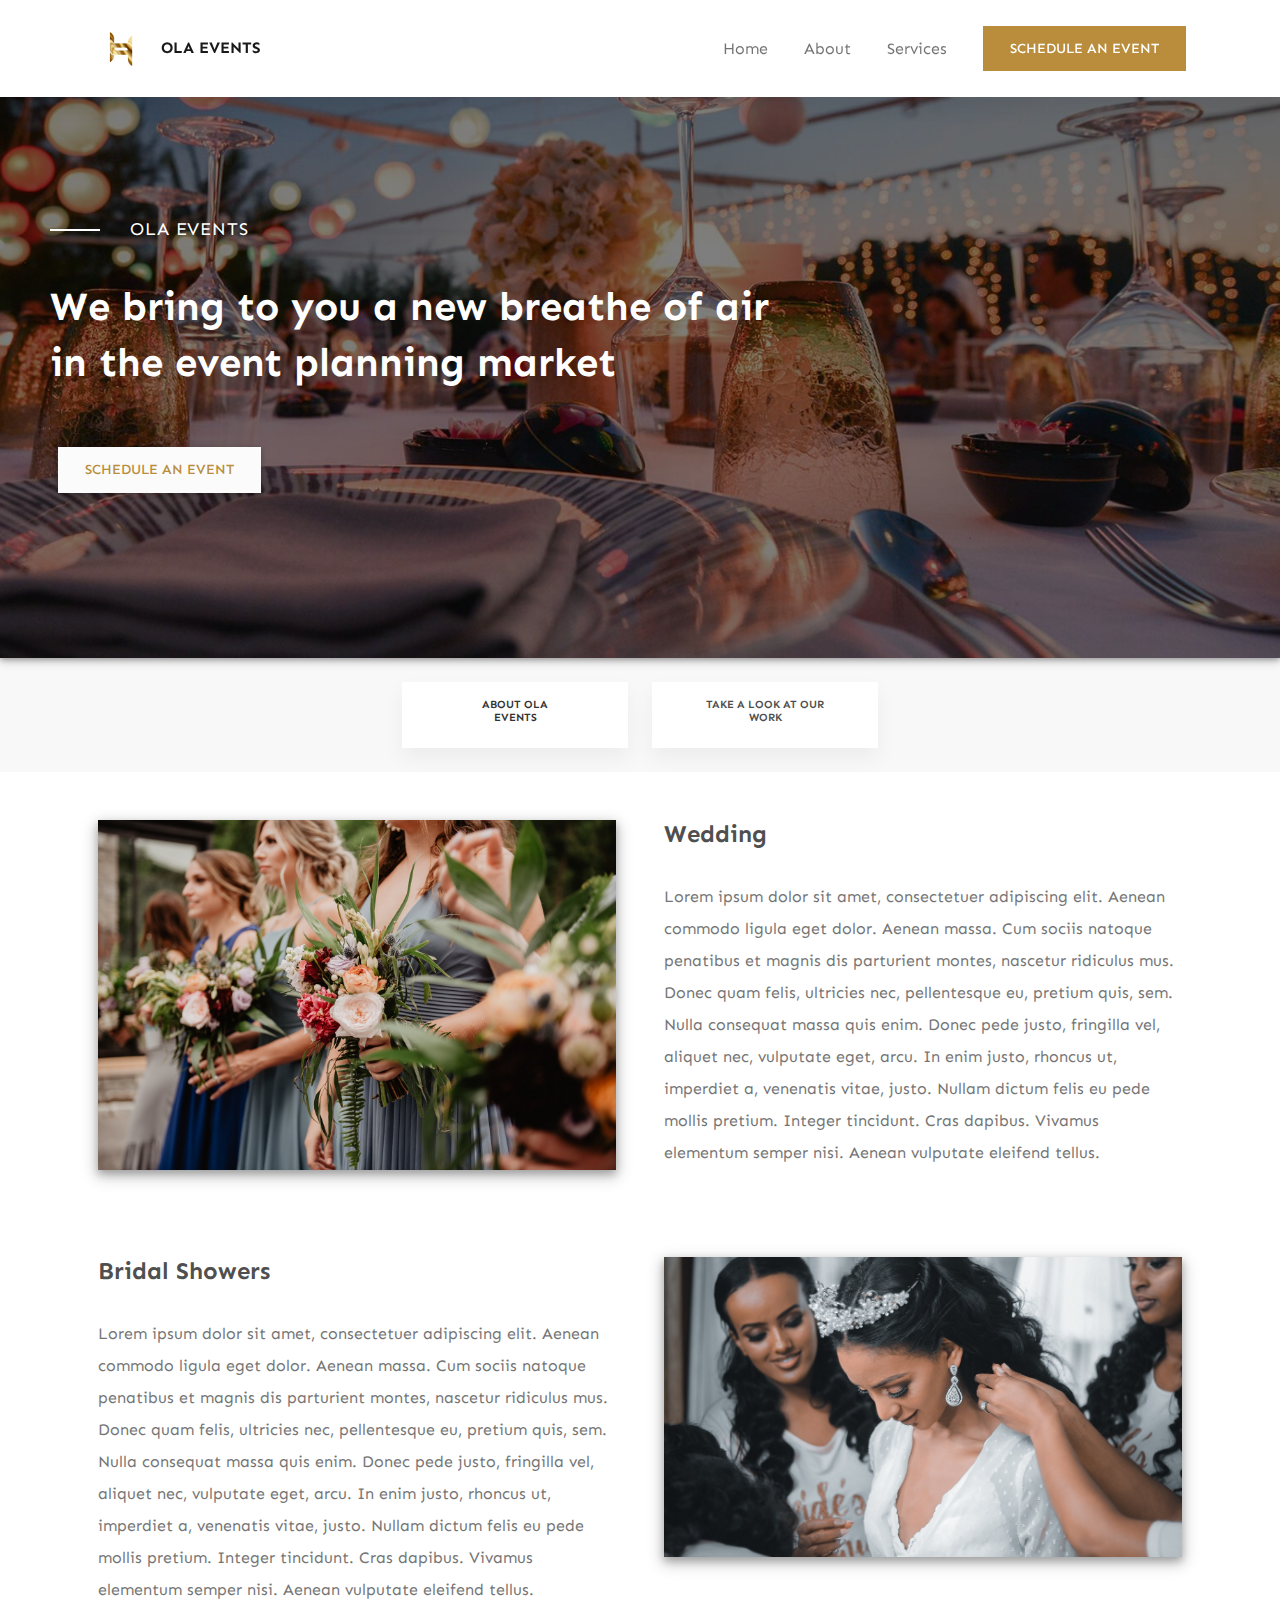
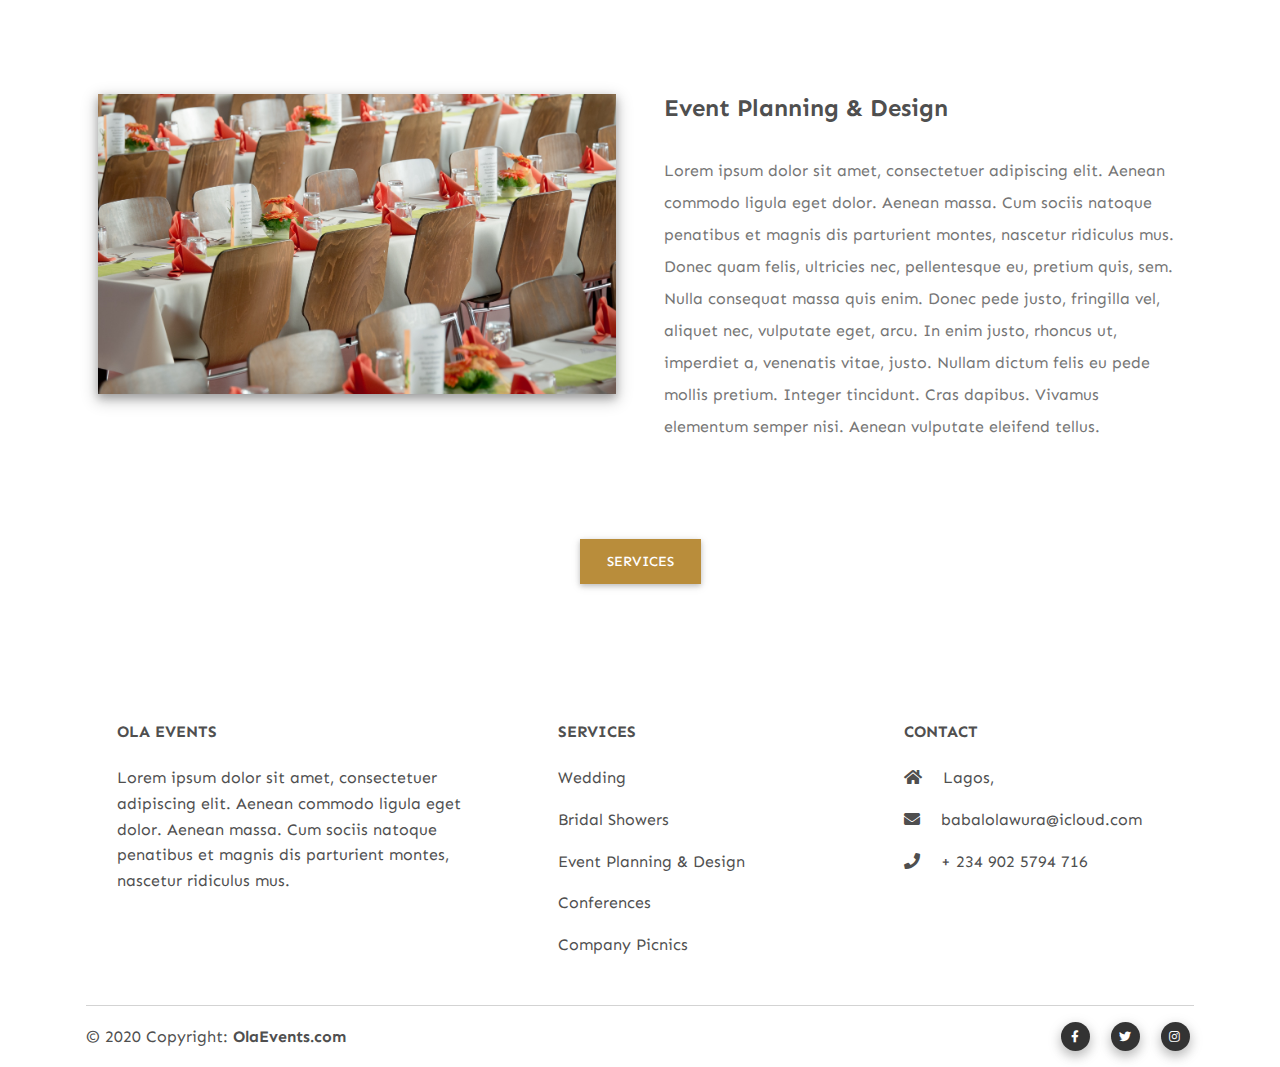
==== commit b4e55c7e: "Update index.html" ====
--- a/index.html
+++ b/index.html
@@ -288,7 +288,7 @@
 			        
 			        <p><i class="fas fa-home mr-3"></i> Lagos, <i class="nigeria flag"></i></p>
 			        
-			        <p><i class="fas fa-envelope mr-3"></i> babalolawuraola321@gmail.com</p>
+			        <p><i class="fas fa-envelope mr-3"></i> babalolawura@icloud.com</p>
 			        
 			        <p><i class="fas fa-phone mr-3"></i> + 234 902 5794 716</p>
 		      	
@@ -304,7 +304,7 @@
 
 		        	<p class="text-center text-md-left">© 2020 Copyright:
 		          		<a href="https://mdbootstrap.com/">
-		            		<strong style="color: #4f4f4f;"> HephzibahEko.com</strong>
+		            		<strong style="color: #4f4f4f;"> OlaEvents.com</strong>
 		          		</a>
 		        	</p>
 
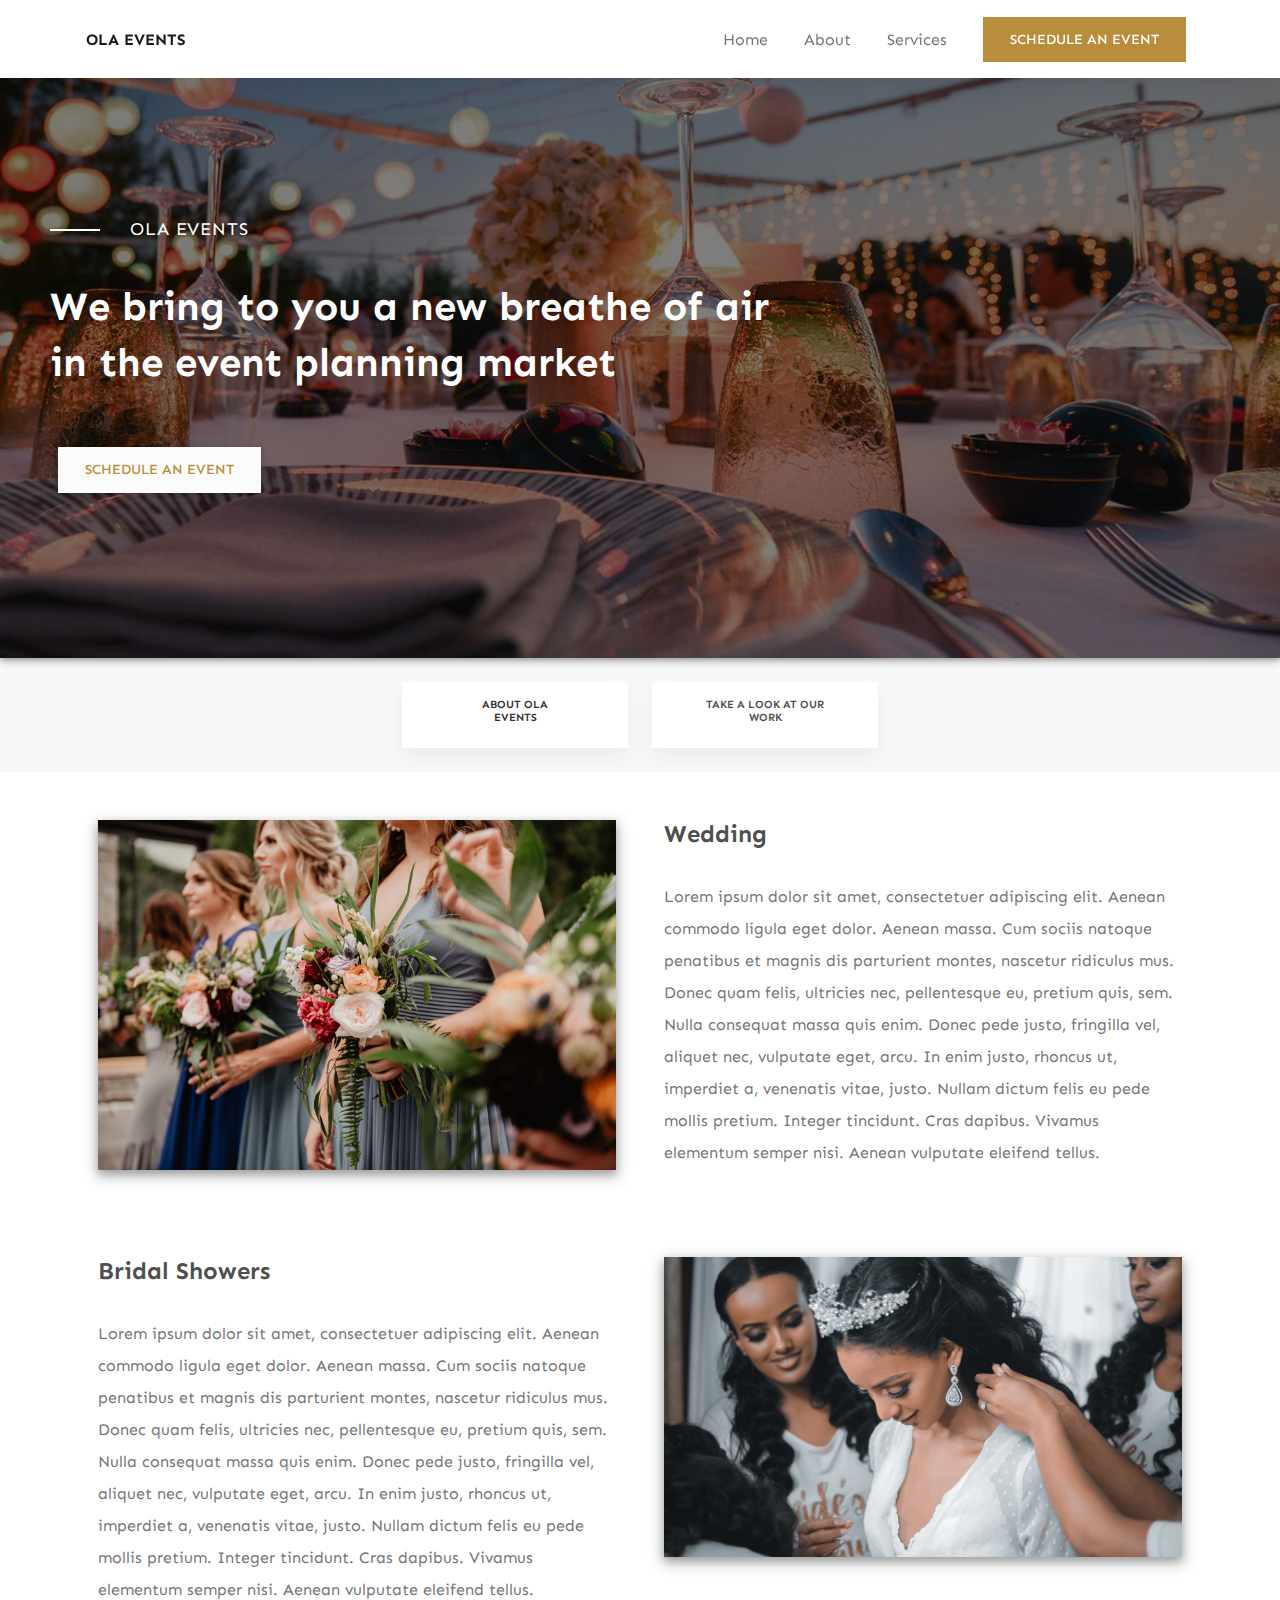
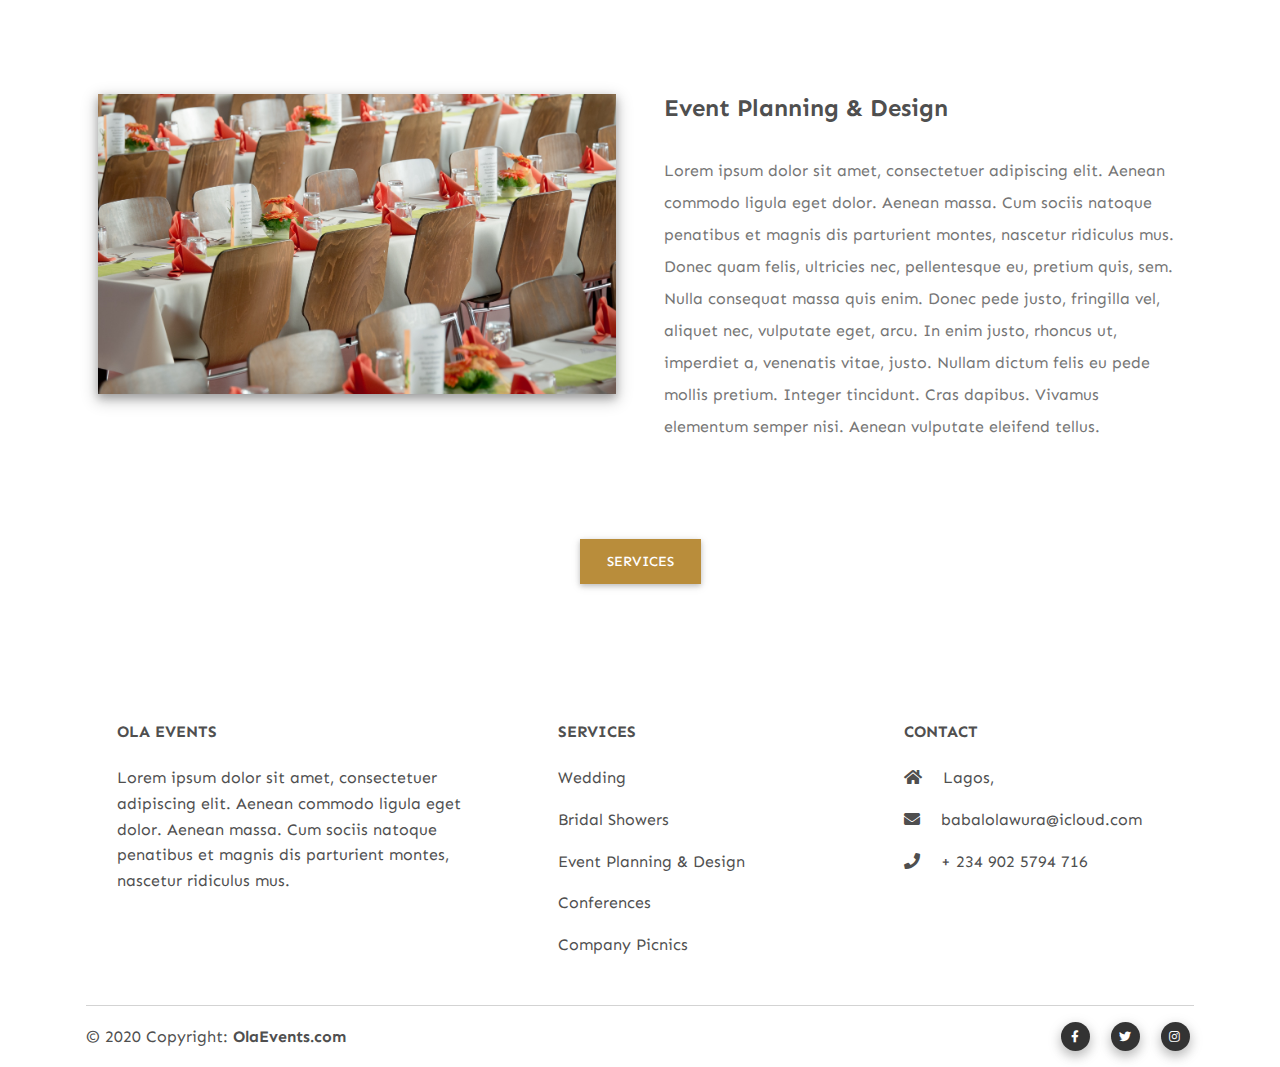
==== commit 250b668c: "initial commit" ====
--- a/index.html
+++ b/index.html
@@ -4,9 +4,9 @@
     <meta charset="UTF-8" />
     <meta name="viewport" content="width=device-width, initial-scale=1, shrink-to-fit=no" />
     <meta http-equiv="x-ua-compatible" content="ie=edge" />
-    <title>Home | Babalola Eko</title>
+    <title>Home | Ola Events</title>
     <!-- MDB icon -->
-    <link rel="icon" href="images/hlogo.png" type="image/x-icon" />
+    <link rel="icon"  type="image/x-icon" />
     <!-- Font Awesome -->
     <link rel="stylesheet" href="https://use.fontawesome.com/releases/v5.11.2/css/all.css" />
     <!-- Google Fonts Roboto -->
@@ -26,7 +26,7 @@
     		<div class="container">
       			<!-- Navbar brand -->
       			<a class="navbar-brand" href="index.html">
-      				<img src="images/hlogo.png" width="70">
+      			
         			<strong><img src="" class="" width="">Ola Events</strong>
         			<!-- <strong>Hephzibah Events</strong> -->
       			</a>
@@ -48,10 +48,6 @@
 		              	<li class="nav-item">
 		                	<a class="nav-link" href="services.html">Services</a>
 		              	</li>
-
-		              	<!-- <li class="nav-item">
-		                	<a class="nav-link" href="">Our Process</a>
-		              	</li> -->
 		            </ul>
 
 		            <ul class="navbar-nav nav-flex-icons">
